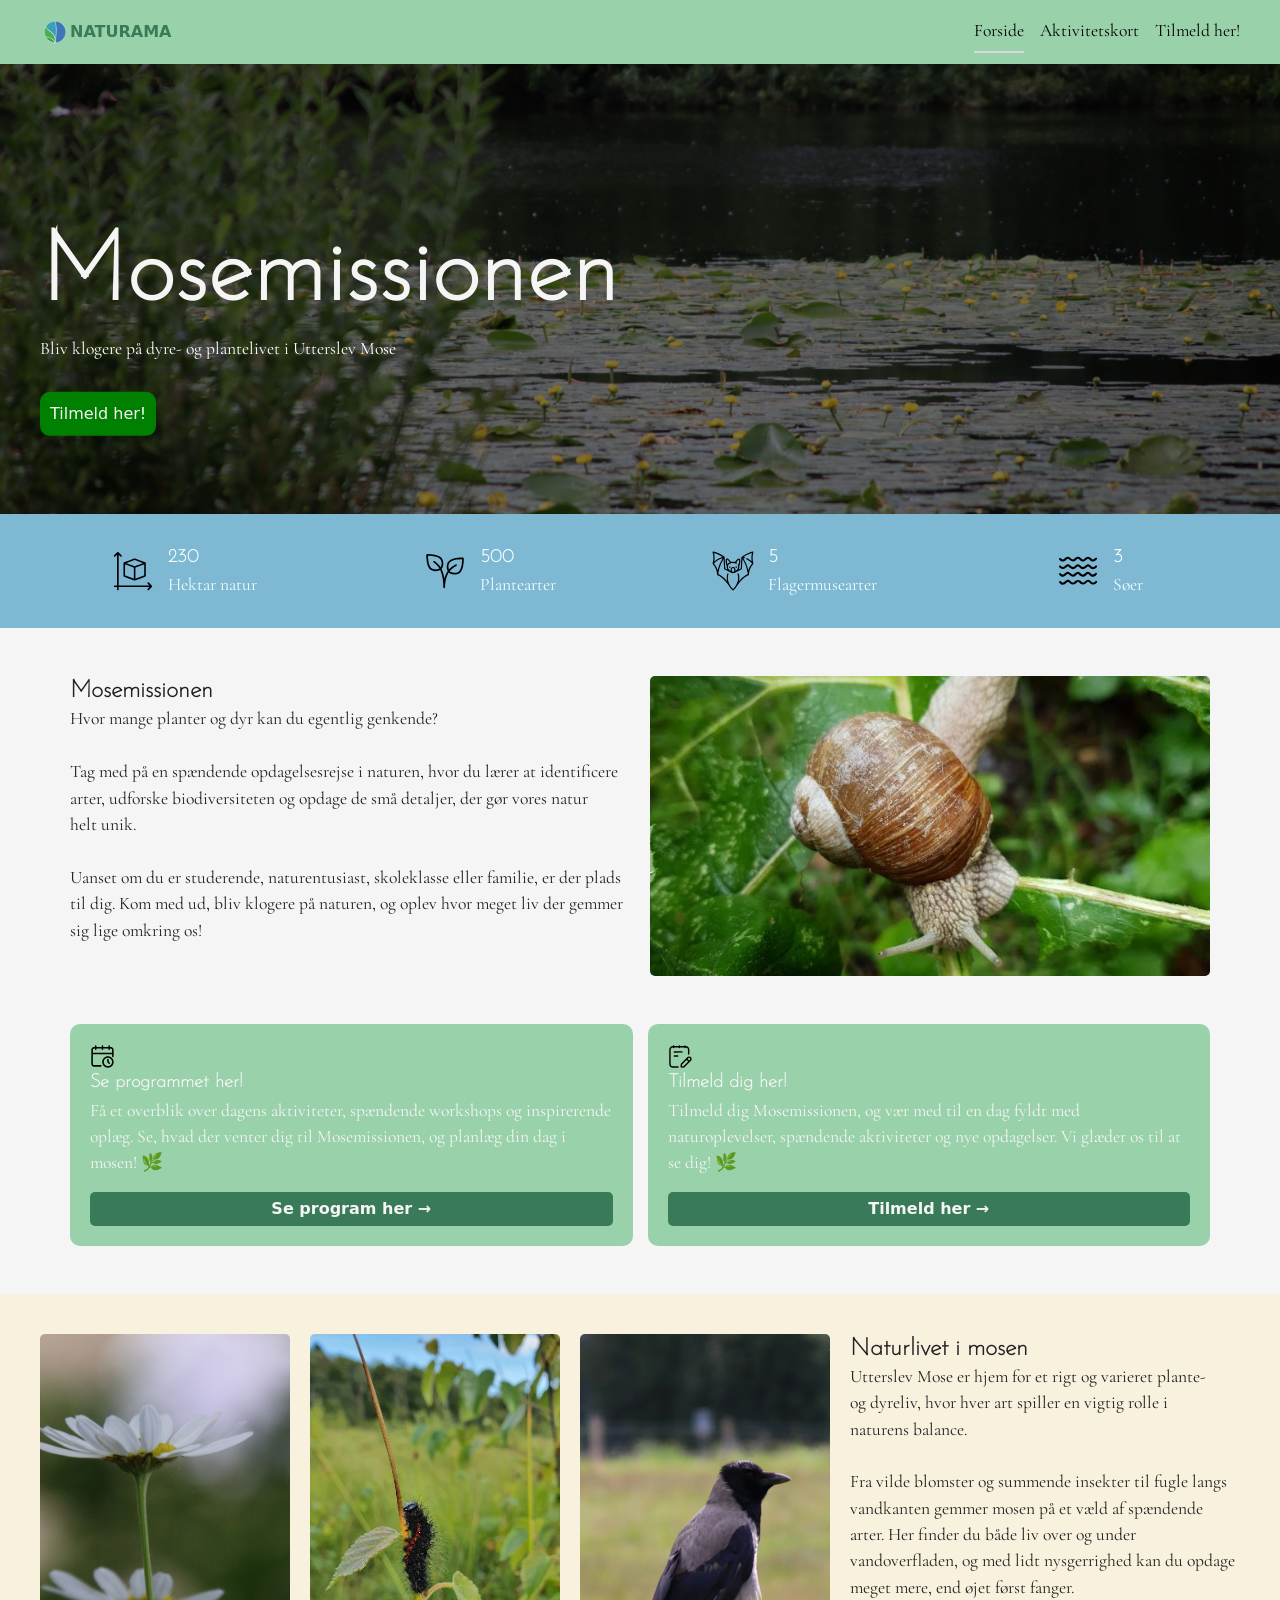
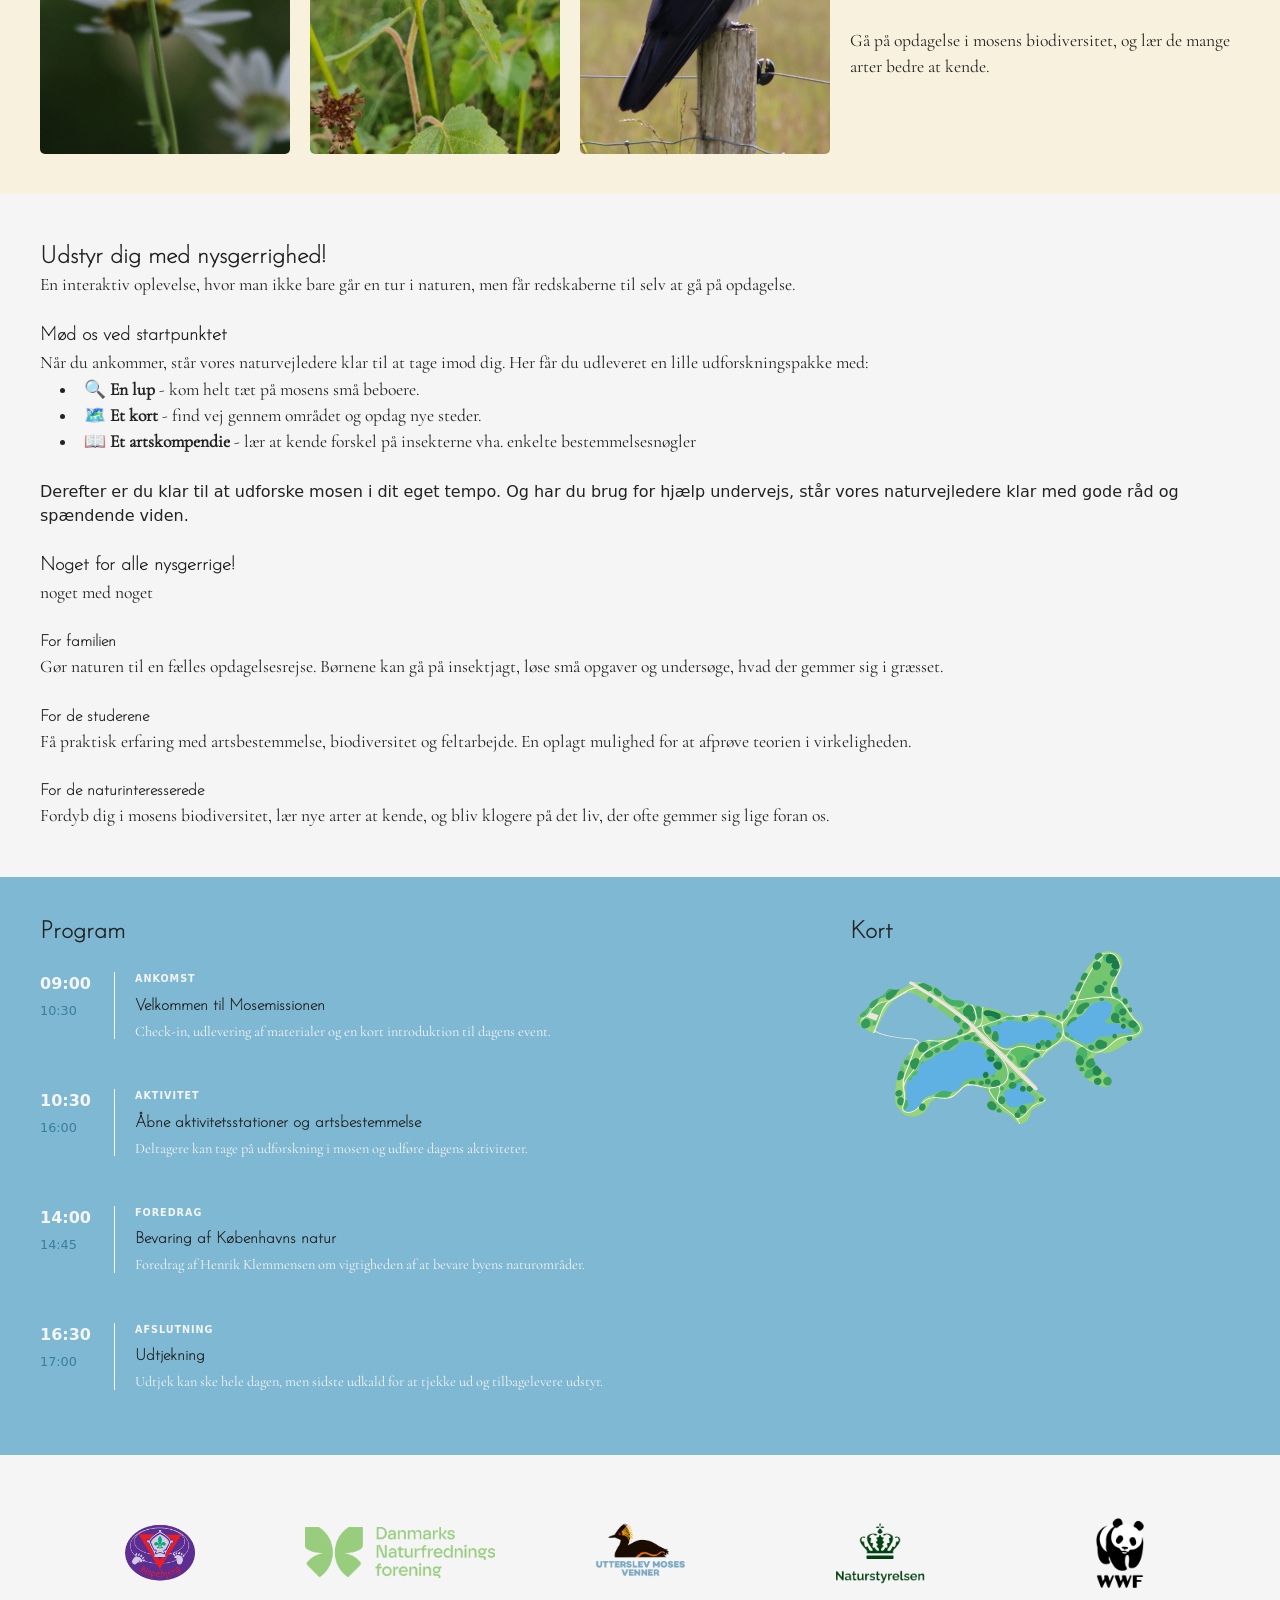
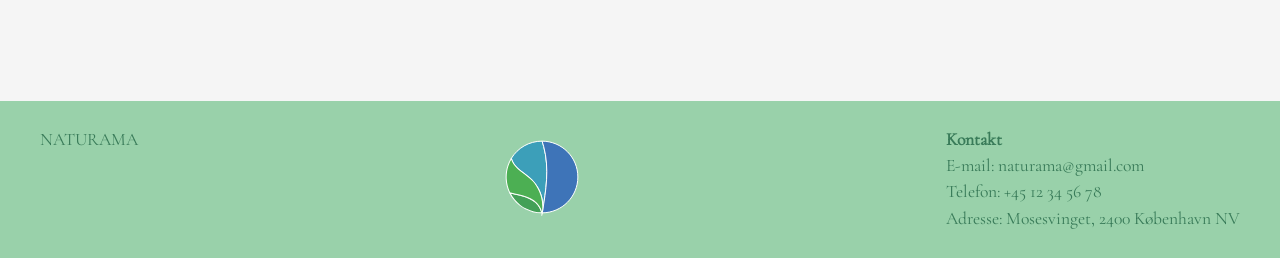
==== index.html @ f91b4e4b "fonts + branding colours" ====
<!doctype html>
<html lang="da">
  <head>
    <meta charset="UTF-8" />
    <meta name="viewport" content="width=device-width, initial-scale=1.0" />
    <title>Eventnavn</title>
    <link rel="stylesheet" href="css//starter.css" />
    <link rel="stylesheet" href="css/style.css" />
    <link rel="stylesheet" href="css/forside.css" />
    <link rel="stylesheet" href="css/fonts.css">
  </head>

  <body>
    <!-- HEADER -->
    <header class="site-header">
      <div class="header-content">
        <a class="site-logo" href="./"
          ><img src="images/IKON1.svg" alt="Naturama logo" /> NATURAMA</a
        >

        <!-- GLOBAL NAVIGATION -->
        <nav class="site-nav">
          <button>Menu</button>
          <ul class="menu" id="menu" popover>
            <li><a href="./" aria-current="page">Forside</a></li>
            <li><a href="./svg.html">Aktivitetskort</a></li>
            <li><a href="./form.html">Tilmeld her!</a></li>
          </ul>
        </nav>
      </div>
    </header>

    <!-- MAIN -->

    <main>
      <!-- HERO ELEMENT -->
      <section class="hero">
        <img
          src="images/mosemose.webp"
          alt="Utterslev Mose med åkander i vandet"
        />
        <div class="hero-text" >
          <h1>Mosemissionen</h1>
          <p>Bliv klogere på dyre- og plantelivet i Utterslev Mose</p>
          <!-- CTA: TILMELD -->
          <a href="form.html" class="hero-cta"> Tilmeld her! </a>
        </div>
      </section>

              <!-- GRID FACTS -->
<section class="facts-grid">
  <div class="facts-content">

    <div class="fact">
      <img src="images/size.svg" alt="" class="fact-icon" />
      <div>
        <h3>230</h3>
        <p>Hektar natur</p>
      </div>
    </div>

    <div class="fact">
      <img src="images/plant.svg" alt="" class="fact-icon" />
      <div>
        <h3>500</h3>
        <p>Plantearter</p>
      </div>
    </div>

    <div class="fact">
      <img src="images/bat.svg" alt="" class="fact-icon" />
      <div>
        <h3>5</h3>
        <p>Flagermusearter</p>
      </div>
    </div>

    <div class="fact">
      <img src="images/waves.svg" alt="" class="fact-icon" />
      <div>
        <h3>3</h3>
        <p>Søer</p>
      </div>
    </div>

  </div>
</section>


      <!-- ABOUT -->
      <section class="introduction-grid">
        <div class="about">
          <h2>Mosemissionen</h2>
          <p>Hvor mange planter og dyr kan du egentlig genkende? 
            <br><br>
            Tag med på en spændende opdagelsesrejse i naturen, hvor du lærer at identificere arter, udforske biodiversiteten og opdage de små detaljer, der gør vores natur helt unik.
            <br><br>
            Uanset om du er studerende, naturentusiast, skoleklasse eller familie, er der plads til dig. Kom med ud, bliv klogere på naturen, og oplev hvor meget liv der gemmer sig lige omkring os!
          </p>
        </div>

        <div class="about">
        <img src="images/sneeegl.webp" alt="">
        </div>
      </section>


            <!-- CTA ?? -->
       <section class="shortcuts">
        <div class="shortcut-card">
          <img src="images/agenda.svg" alt="">
          <h3>Se programmet her!</h3>
          <p>Få et overblik over dagens aktiviteter, spændende workshops og inspirerende oplæg. Se, hvad der venter dig til Mosemissionen, og planlæg din dag i mosen! 🌿</p>
          <a href="#program">Se program her →</a>
        </div>

        <div class="shortcut-card">
          <img src="images/notebook.svg" alt="">
          <h3>Tilmeld dig her!</h3>
          <p>Tilmeld dig Mosemissionen, og vær med til en dag fyldt med naturoplevelser, spændende aktiviteter og nye opdagelser. Vi glæder os til at se dig! 🌿</p>
          <a href="form.html">Tilmeld her →</a>
        </div>
</section>

<!-- ARTERNE I MOSEN-->
        

      <section class="species">
        <div class="species-content">
          <div>
            <img src="images/blomst.webp" alt="">
          </div>

          <div>
            <img src="images/larve.webp" alt="">
          </div>
          
          <div>
          <img src="images/fugl.webp" alt="">
          </div>

          <div>
          <h2>Naturlivet i mosen</h2>
          <p>Utterslev Mose er hjem for et rigt og varieret plante- og dyreliv, hvor hver art spiller en vigtig rolle i naturens balance.<br><br>
            Fra vilde blomster og summende insekter til fugle langs vandkanten gemmer mosen på et væld af spændende arter. Her finder du både liv over og under vandoverfladen, og med lidt nysgerrighed kan du opdage meget mere, end øjet først fanger.<br><br>
            Gå på opdagelse i mosens biodiversitet, og lær de mange arter bedre at kende. 
          </p>
          </div>

          </div>

      </section>

      <!-- Mere om event her -->
       <section>
        <h2>Udstyr dig med nysgerrighed!</h2>
        <p>En interaktiv oplevelse, hvor man ikke bare går en tur i naturen, men får redskaberne til selv at gå på opdagelse.</p><br>
        <h3>Mød os ved startpunktet</h3>
        <p>Når du ankommer, står vores naturvejledere klar til at tage imod dig. Her får du udleveret en lille udforskningspakke med:
          <ul>
            <li>🔍 <b>En lup</b> - kom helt tæt på mosens små beboere.</li>
            <li>🗺️ <b>Et kort</b> - find vej gennem området og opdag nye steder.</li>
            <li>📖 <b>Et artskompendie</b> - lær at kende forskel på insekterne vha. enkelte bestemmelsesnøgler</li>
          </ul><br>
          Derefter er du klar til at udforske mosen i dit eget tempo. Og har du brug for hjælp undervejs, står vores naturvejledere klar med gode råd og spændende viden.
        </p><br>

        <h3>Noget for alle nysgerrige!</h3>
        <p>noget med noget</p><br>
        <h4>For familien</h4>
        <p>Gør naturen til en fælles opdagelsesrejse. Børnene kan gå på insektjagt, løse små opgaver og undersøge, hvad der gemmer sig i græsset.</p><br>

        <h4>For de studerene</h4>
        <p>Få praktisk erfaring med artsbestemmelse, biodiversitet og feltarbejde. En oplagt mulighed for at afprøve teorien i virkeligheden.</p><br>

        <h4>For de naturinteresserede</h4>
        <p>Fordyb dig i mosens biodiversitet, lær nye arter at kende, og bliv klogere på det liv, der ofte gemmer sig lige foran os.</p>
       </section>

      
       <!-- PRACTISK INFO-->
      <section class="practical" id="program">
        <div>
          <h2>Program</h2>
          <div class="practical-item">
            <div class="time">
              09:00
              <span>10:30</span>
            </div>
            <div class="practical-info">
              <span class="category">ANKOMST</span>
              <h3>Velkommen til Mosemissionen</h3>
              <p>Check-in, udlevering af materialer og en kort introduktion til dagens event.</p>
            </div>
          </div>

          <div class="practical-item">
            <div class="time">
              10:30
              <span>16:00</span>
            </div>
            <div class="practical-info">
              <span class="category">AKTIVITET</span>
              <h3>Åbne aktivitetsstationer og artsbestemmelse</h3>
              <p>Deltagere kan tage på udforskning i mosen og udføre dagens aktiviteter.</p>
            </div>
          </div>

          <div class="practical-item">
            <div class="time">
              14:00
              <span>14:45</span>
            </div>
            <div class="practical-info">
              <span class="category">FOREDRAG</span>
              <h3>Bevaring af Københavns natur</h3>
              <p>Foredrag af Henrik Klemmensen om vigtigheden af at bevare byens naturområder.</p>
            </div>
          </div>

                    <div class="practical-item">
            <div class="time">
              16:30
              <span>17:00</span>
            </div>
            <div class="practical-info">
              <span class="category">AFSLUTNING</span>
              <h3>Udtjekning</h3>
              <p>Udtjek kan ske hele dagen, men sidste udkald for at tjekke ud og tilbagelevere udstyr.</p>
            </div>
          </div>
        </div>

        <!-- LILLE KORT -->
        <div>
          <h2>Kort</h2>
          <button class="map-trigger" popovertarget="big-map">
            <img src="images/MAP_V2.svg" alt="Kort over området">
          </button>
        </div>


      <!-- STORT KORT / POPOVER -->
       <div id="big-map" popover>
        <button class="close-map"
          popovertarget="big-map"
          popovertargetaction="hide">
          ✕
        </button>
        <img src="images/MAP_V2.svg" alt="Stort kort over området">
      </div>
    </section>


    <!-- Karussel -->
     <section class="karrusel" id="karrusel">
      <div class="sponsorer" id="sponsorer">
        <img src="images/bispebjerg-spejderne.webp" alt="sponsor 1">
        <img src="images/dn.webp" alt="sponsor 2">
        <img src="images/utterslev-moses-venner.webp" alt="sponsor 3">
        <img src="images/naturstyrelsen.webp" alt="sponsor 4">
        <img src="images/WWF_logo.svg.webp" alt="sponsor 5">
        <img src="images/cafe-staalvand.webp" alt="sponsor 6">
        <img src="images/triers-kaffevogn.webp" alt="sponsor 7">
      </div>
    </section>
    </main>

<footer class="site-footer">
    <div class="footer-content">
      <p class="footer-brand">NATURAMA</p>
      <p class="footer-logo"><img src="images/IKON1.svg" alt="Naturama logo" /></p>
      <div>
        <p><strong>Kontakt</strong></p>
        <p>E-mail: naturama@gmail.com</p>
        <p>Telefon: +45 12 34 56 78</p>
        <p>Adresse: Mosesvinget, 2400 København NV</p>
      </div>
    </div>
  </footer>
<script src="script.js"></script>
  </body>
</html>
---- css/starter.css ----
*,
::before,
::after {
  box-sizing: border-box;
  margin: 0;
  padding: 0;
}

html {
  interpolate-size: allow-keywords;
  font-family: system-ui, sans-serif;
  line-height: 1.5;
  -webkit-font-smoothing: antialiased;
}

h1,
h2 {
  line-height: 1.25;
}

p,
li {
  text-wrap: pretty;
}

img,
svg {
  display: block;
  width: 100%;
  height: auto;
}

label {
  display: block;
}

input,
button,
textarea,
select {
  font: inherit;
  color: inherit;
  background-color: transparent;
  font-size: max(1em, 16px);
  padding: 0;
  margin: 0;
}

input:where([type="checkbox"], [type="radio"]) {
  width: 1em;
  height: 1em;
}

textarea {
  resize: none;
  min-height: 4lh;
}

legend {
  padding: 0;
}

select,
::picker(select) {
  appearance: base-select;
}

[popover] {
  margin: revert;
}

dialog {
  overscroll-behavior: none;

  &::backdrop {
    overflow: hidden;
    overscroll-behavior: contain;
  }
}

.visually-hidden {
  position: absolute;
  width: 1px;
  height: 1px;
  overflow: hidden;
  white-space: nowrap;
  clip-path: inset(100%);
}
---- css/style.css ----
/* Variabler */
html {
  --color-page: #f5f5f5;
  --color-surface: #99D1AA;
  --color-text: #222;
  --color-muted: #666;
  --color-border: #d8d8d8;
  --space-05: 0.5rem;
  --space-1: 1rem;
  --space-2: 2rem;
  --space-3: 3rem;

  background: var(--color-page);
  color: var(--color-text);
  scroll-behavior: smooth;
}

/* Globalt layout */
body {
  margin: 0 px;
  min-height: 100svh;
  display: grid;
  grid-template-rows: auto 1fr auto;
  grid-template-columns: minmax(1rlh, 1fr) minmax(0, 75rem) minmax(1rlh, 1fr);
}

h1,
h2,
h3,
p {
  margin: 0;
}

h1,
h2,
h3,
h4 {
  font-family: JosefinSans;
  font-weight: 700;
}

ul,
p {
  font-family: Gruppo;
  font-size: 1.1rem;
}

main {
  display: grid;
  grid-template-columns: inherit;
  grid-column: 1 / -1;
  align-content: start;
}

main > * {
  grid-column: 2;
  padding-block: var(--space-3);
}

.svg-page {
  display: grid;
  gap: var(--space-2);
}

.svg-intro {
  display: grid;
  gap: var(--space-1);
  max-width: 60ch;
}

.svg-intro p {
  color: var(--color-muted);
}

.svg-layout {
  display: grid;
  gap: var(--space-2);
  align-items: start;
  @media (width > 800px) {
    grid-template-columns: 1fr min(40%, 36ch);
  }
}

.form-page {
  display: grid;
  gap: var(--space-2);
  @media (width > 600px) {
    grid-template-columns: min(40%, 50ch) 1fr;
  }
}

.form-intro {
  display: grid;
  gap: var(--space-1);
  align-content: start;
  max-width: 60ch;
}

.form-intro p {
  color: var(--color-muted);
}

.opsamling-page {
  display: grid;
  gap: var(--space-2);
  align-items: start;

  @media (width > 800px) {
    grid-template-columns: minmax(0, 44ch) minmax(20rem, 1fr);
  }
}

.opsamling-intro {
  display: grid;
  gap: var(--space-1);
  max-width: 60ch;
}

.opsamling-intro p {
  color: var(--color-muted);
}

.error-page {
  display: grid;
  gap: var(--space-1);
  max-width: 60ch;
}

.error-page p {
  color: var(--color-muted);
}

/* Header og footer */
.site-header,
.site-footer {
  grid-column: 1 / -1;

  display: grid;
  grid-template-columns: inherit;
  background: var(--color-surface);
}

.header-content,
.footer-content {
  grid-column: 2;
}

.header-content {
  min-height: 4rem;
  display: flex;
  justify-content: space-between;
  align-items: center;
  gap: var(--space-1);
  color: #397B59;
}

.site-logo {
  color: inherit;
  font-weight: 700;
  text-decoration: none;
  display: flex;
  align-items: center;
}

.site-logo img {
  width: 30px;
  height: 30px;
  object-fit: contain;
}

.footer-content {
  padding-block: var(--space-1);
  display: flex;
  flex-wrap: wrap;
  justify-content: space-between;
  gap: var(--space-1);
  color: #397B59
}

.site-footer {
  margin-top: 50px;
}

/* footer */
.footer-content {
  margin: 10px 0;
  .footer-brand {
    margin-bottom: 30px;
  }
}

.footer-content img {
  width: 100px;
  height: 100px;
  object-fit: contain;

}

/* Navigation */
[popover] {
  margin: 0;
  padding: 0;
  border: none;
  background: transparent;
}

.site-nav button {
  padding: 0.4rem 0.7rem;
  border: 1px solid var(--color-border);
  background: var(--color-surface);
  @media (width > 600px) {
    display: none;
  }
}

.menu {
  margin: 0;
  padding: var(--space-1);
  list-style: none;
  background: var(--color-surface);
  border: 1px solid var(--color-border);
  @media (width > 600px) {
    display: flex;
    gap: var(--space-1);
    padding: 0;
    border: none;
    background: none;
    position: static;
  }
}

.menu a {
  display: block;
  padding: 0.4rem 0;
  color: inherit;
  text-decoration: none;
  border-bottom: 2px solid #0000;
}

.menu a[aria-current="page"] {
  border-bottom-color: var(--color-border);
}

/* Flader */
.panel,
.svg-placeholder,
.form-placeholder,
.opsamling-placeholder {
  background: var(--color-surface);
  border: 1px solid var(--color-border);
}

.panel {
  padding: var(--space-1);
  display: grid;
  gap: var(--space-1);
}

.svg-placeholder,
.opsamling-placeholder {
  min-height: -webkit-fill-available;
  min-height: stretch;
}

.form-placeholder {
  min-height: -webkit-fill-available;
  min-height: stretch;
  padding: var(--space-1);
}

/* Details */
.accordion {
  display: grid;
  gap: var(--space-05);
}

.accordion-item {
  border: 1px solid var(--color-border);
  background: var(--color-surface);
}

.accordion-item p {
  padding: 0 var(--space-1) var(--space-1);
  color: var(--color-muted);
}

/* Knap/link */
.button {
  justify-self: start;
  display: inline-block;
  padding: 0.5rem 0.8rem;
  border: 1px solid var(--color-border);
  background: var(--color-surface);
  color: inherit;
  text-decoration: none;
}
---- css/forside.css ----
.hero {
  position: relative;
  width: 100vw;
  height: 450px;
  padding: 0;
  margin-left: calc(50% - 50vw);
  overflow: hidden;
}

.hero img {
  width: 100%;
  height: 100%;
  object-fit: cover;
  display: block;
  filter: brightness(50%);
}

.hero-text {
  position: absolute;
  top: 50%;
  left: 50%;
  transform: translate(-50%, -50%);
  width: calc(100% - 60px);
  max-width: 1200px;
  z-index: 2;
}

.hero-text h1 {
  font-size: 6rem;
  font-weight: 700;
  font-family: "JosefinSans";
  color: #f5f5f5;
  margin: 0;
}

.hero-text p {
  font-family: "Gruppo";
  color: white;
  margin-top: 0;
}

.hero-cta {
  position: absolute;
  top: 120%;
  border-radius: 10px;
  padding: 10px;
  background-color: green;
  color: #f5f5f5;
  text-decoration: none;
}

/** ABOUT **/

.introduction-grid {
  display: grid;
  grid-template-columns: repeat(2, 1fr);
  gap: 20px;

  width: calc(100% - 60px);
  max-width: 1200px;
  margin: 0 auto;
  box-sizing: border-box;
  padding-bottom: 0;
}

.about img {
  width: 100%;
  max-width: 600px;
  height: 300px;
  object-fit: cover;
  border-radius: 5px;
}

/** QUICK FACTS **/

.facts-grid {
  width: 100vw;
  margin-left: calc(50% - 50vw);
  background-color: #7FB8D3;
  padding: 30px 0;
  box-sizing: border-box;
}

.facts-content {
  display: grid;
  grid-template-columns: repeat(4, 1fr);
  justify-items: center;
  gap: 20px;

  width: calc(100% - 60px);
  max-width: 1200px;
  margin: 0 auto;
}

.fact {
  display: flex;
  align-items: center;
  gap: 10px;
}

.fact h3,
.fact p {
  margin: 0;
  color: azure;
}

.fact-icon {
  width: 50px;
  height: 50px;
  object-fit: contain;
  flex-shrink: 0;
}

/** CTA CARDS **/

.shortcuts {
  display: grid;
  grid-template-columns: repeat(2, 1fr);
  gap: 15px;

  width: calc(100% - 60px);
  max-width: 1200px;
  margin: 0 auto;
  box-sizing: border-box;
}

.shortcut-card {
  border-radius: 10px;
  background-color: #99D1AA;
  padding: 20px;
  color: #f5f5f5;
}

.shortcut-card img {
  width: 25px;
  height: 25px;
  object-fit: contain;
  flex-shrink: 0;
}

.shortcut-card a {
  display: block;
  width: 100%;
  margin: 15px auto 0;
  background-color: #397B59;
  border-radius: 5px;
  padding: 5px;
  font-weight: bold;
  text-align: center;
  text-decoration: none;
  color: #f5f5f5;
  box-sizing: border-box;
}




/** FLORA OG FAUNA **/

.species {
  width: 100vw;
  margin-left: calc(50% - 50vw);
  background-color: #F8F1DE;
  padding: 40px 0;
  box-sizing: border-box;
}

.species-content {
  width: calc(100% - 60px);
  max-width: 1200px;
  margin: 0 auto;
  box-sizing: border-box;

  display: grid;
  grid-template-columns: repeat(3, 1fr) 1.5fr;
  column-gap: 10px;
  row-gap: 5px;
  align-items: start;
}

.species-text {
  grid-column: 4;
}

.species-content img {
  width: 100%;
  min-width: 0;
  max-width: 250px;
  height: 420px;
  border-radius: 5px;
  object-fit: cover;
  transition: transform 0.4s ease;
}

.species-content img:hover {
  transform: scale(1.05);
}


/** MERE OM **/
ul {
  list-style-position: inside;
  padding-left: 20px;
}


/** PROGRAM **/

.practical {
  display: grid;
  grid-template-columns: 2fr 1fr;
  gap: 30px;

  width: 100vw;
  margin-left: calc(50% - 50vw);

  background-color: #7FB8D3;
  padding: 40px max(30px, calc((100vw - 1200px) / 2));
  box-sizing: border-box;
}

.practical-item {
  display: grid;
  grid-template-columns: 75px 1fr;
  gap: 20px;
  padding: 25px 0;
}


/* TIDSPUNKTER */

.time {
  font-weight: bold;
  font-size: 1rem;
  color: #f5f5f5;
  display: flex;
  flex-direction: column;
  gap: 5px;
  border-right: 1px solid #ffffff;
}

.time span {
  font-size: 0.8rem;
  font-weight: normal;
  color: #397F9C
}

/* AKTIVITETSINDHOLD */

.practical-info {
  display: flex;
  width: 80%;
  flex-direction: column;
  gap: 5px;
}

.category {
  font-size: 0.6rem;
  letter-spacing: 1px;
  color: #f5f5f5;
  font-weight: bold;
}

.practical-item h3 {
  margin: 2px 0;
  font-size: 1rem;
  
}

.practical-item p {
  margin: 0;
  font-size: 0.9rem;
  color: #f5f5f5;
  line-height: 1;
}

/** KORT **/

.map-trigger {
  border: none;
  background: none;
  padding: 0;
  cursor: zoom-in;
}

.map-trigger img {
  width: 100%;
  display: block;
}

/* Den store popover */
#big-map {
  width: min(90vw, 1000px);
  max-height: 90vh;
  padding: 20px;
  border: none;
  border-radius: 15px;
  margin: auto;
  overflow: auto;

  /* Animation */
  opacity: 0;
  transform: scale(0.8);
  transition:
    opacity 0.3s ease,
    transform 0.3s ease,
    overlay 0.3s allow-discrete,
    display 0.3s allow-discrete;
}

#big-map:popover-open {
  opacity: 1;
  transform: scale(1);
}

@starting-style {
  #big-map:popover-open {
    opacity: 0;
    transform: scale(0.8);
  }
}

/* Det store kort */
#big-map img {
  width: 100%;
  height: auto;
  display: block;
}

/* Baggrunden bag popover */
#big-map::backdrop {
  background: rgba(0, 0, 0, 0.7);
}

/* Luk-knap */
.close-map {
  display: block;
  margin-left: auto;
  margin-bottom: 10px;
  cursor: pointer;
}


/* KARUSSEL */
.karrusel {
  --antal: 5;

  overflow: hidden;
  width: 100%;
  min-width: 0;
  max-width: 100%;
  box-sizing: border-box;
}

.sponsorer {
  display: flex;
  flex-wrap: nowrap;
}

.sponsorer img {
  display: block;
  flex: 0 0 calc(100% / var(--antal));
  width: calc(100% / var(--antal));
  height: 100px;
  box-sizing: border-box;
  object-fit: contain;
  padding: 15px 25px;
}
---- css/fonts.css ----
@font-face {
    font-family: JosefinSans;
    src: url(../fonts/JosefinSans-Thin.ttf);
}

@font-face {
    font-family: Gruppo;
    src: url(../fonts/CormorantGaramond-Regular.ttf);
}
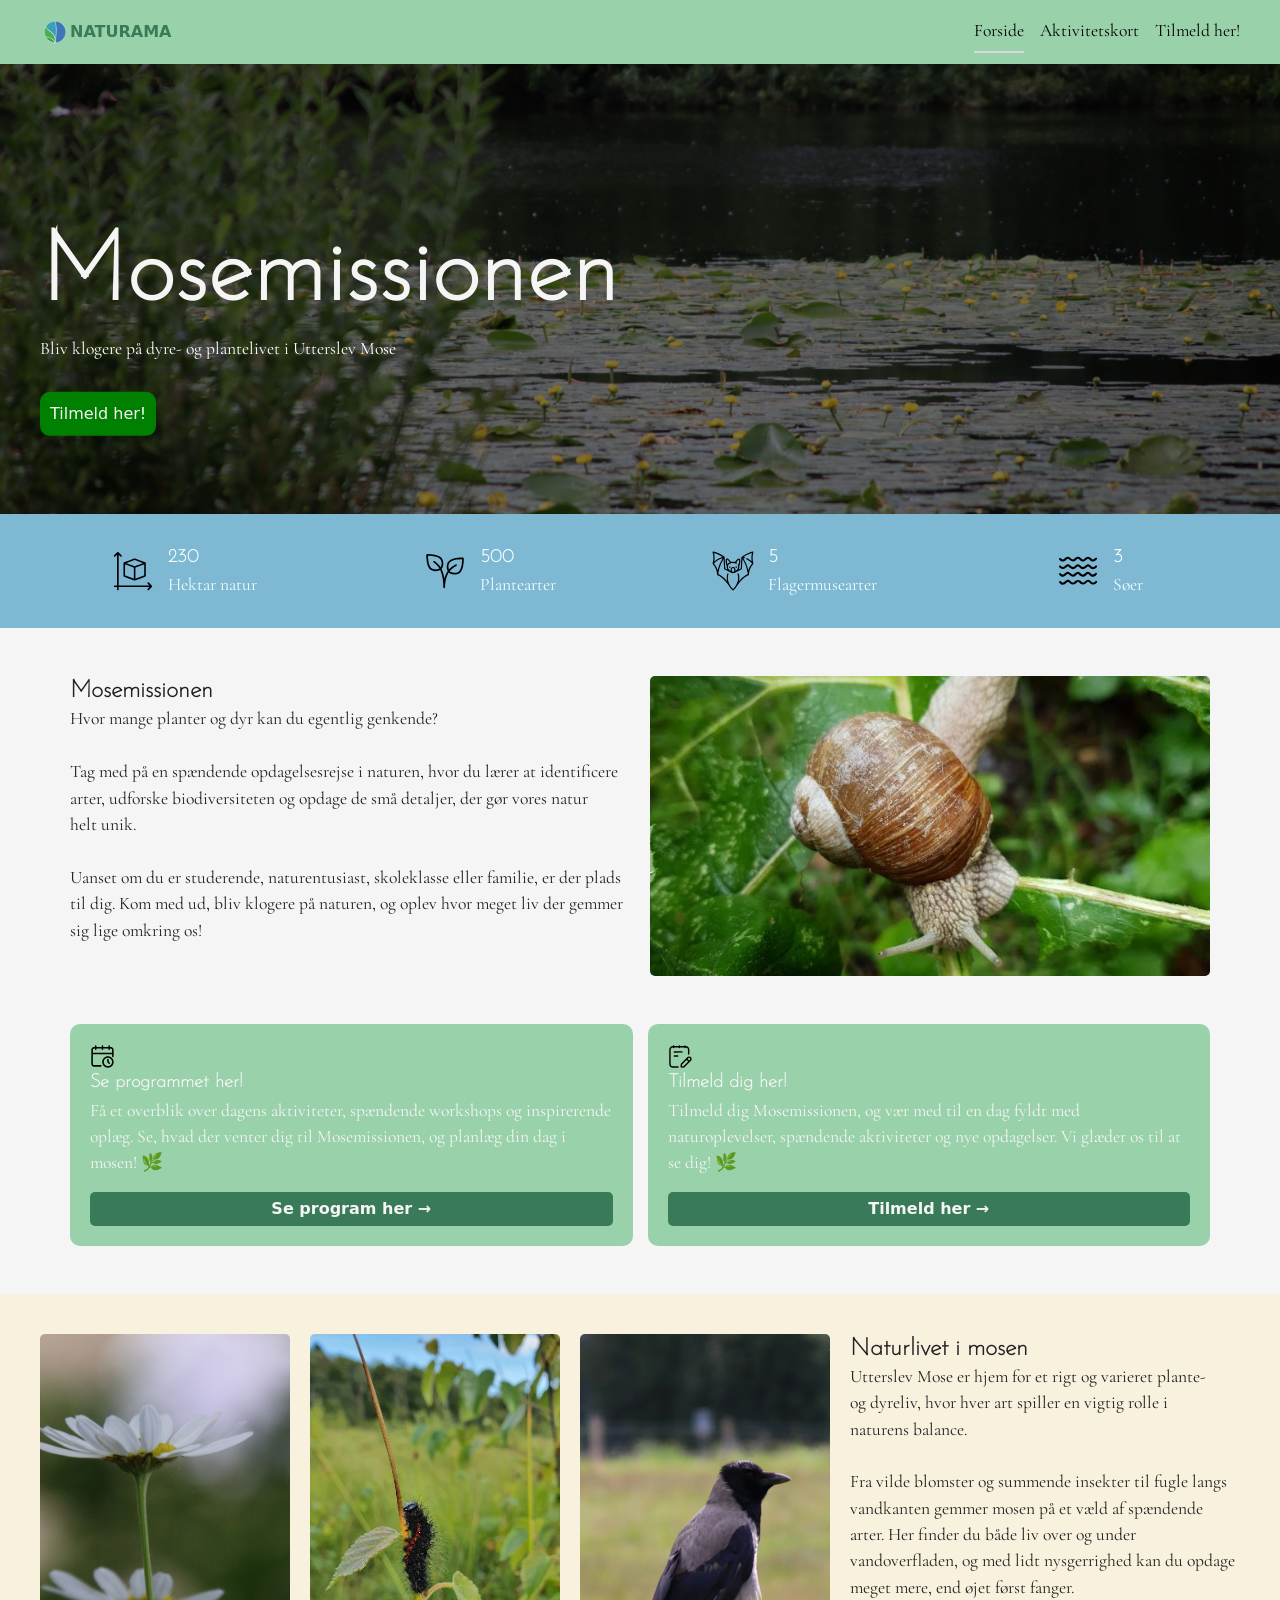
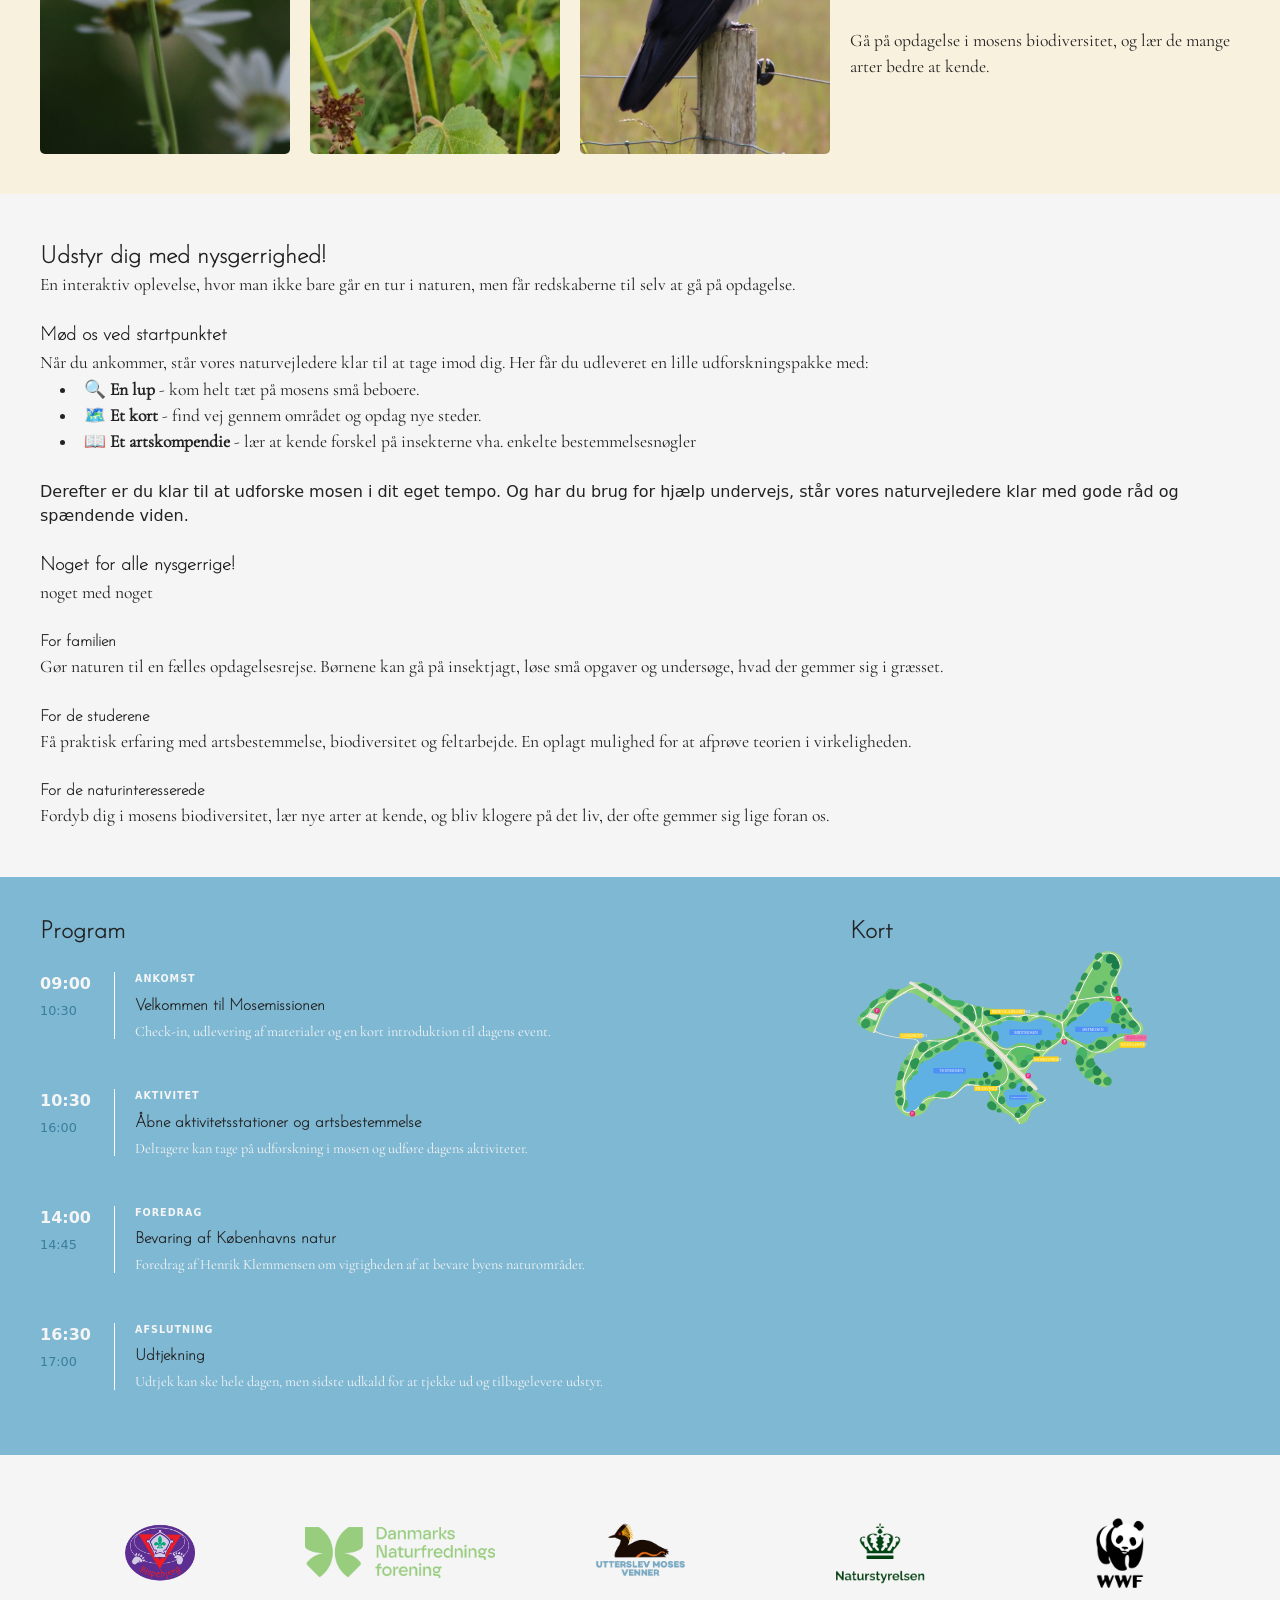
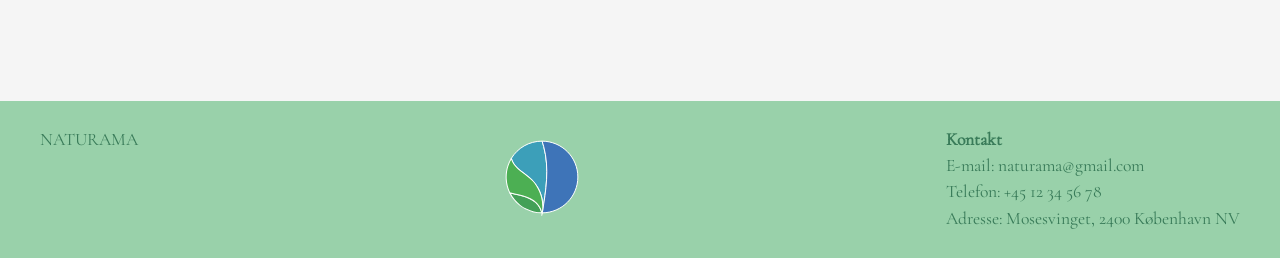
==== commit 3c8c85c5: "tilføjet svg kode og nyt kort" ====
--- a/index.html
+++ b/index.html
@@ -22,9 +22,9 @@
         <nav class="site-nav">
           <button>Menu</button>
           <ul class="menu" id="menu" popover>
-            <li><a href="./" aria-current="page">Forside</a></li>
-            <li><a href="./svg.html">Aktivitetskort</a></li>
-            <li><a href="./form.html">Tilmeld her!</a></li>
+            <li><a href="index.html" aria-current="page">Forside</a></li>
+            <li><a href="svg.html">Aktivitetskort</a></li>
+            <li><a href="./event-site-skabelon-main/form.html">Tilmeld her!</a></li>
           </ul>
         </nav>
       </div>
@@ -235,7 +235,7 @@
         <div>
           <h2>Kort</h2>
           <button class="map-trigger" popovertarget="big-map">
-            <img src="images/MAP_V2.svg" alt="Kort over området">
+            <img src="images/MAP_V3.svg" alt="Kort over området">
           </button>
         </div>
 
@@ -247,7 +247,7 @@
           popovertargetaction="hide">
           ✕
         </button>
-        <img src="images/MAP_V2.svg" alt="Stort kort over området">
+        <img src="images/MAP_V3.svg" alt="Stort kort over området">
       </div>
     </section>
 
--- a/css/style.css
+++ b/css/style.css
@@ -57,30 +57,6 @@
   padding-block: var(--space-3);
 }
 
-.svg-page {
-  display: grid;
-  gap: var(--space-2);
-}
-
-.svg-intro {
-  display: grid;
-  gap: var(--space-1);
-  max-width: 60ch;
-}
-
-.svg-intro p {
-  color: var(--color-muted);
-}
-
-.svg-layout {
-  display: grid;
-  gap: var(--space-2);
-  align-items: start;
-  @media (width > 800px) {
-    grid-template-columns: 1fr min(40%, 36ch);
-  }
-}
-
 .form-page {
   display: grid;
   gap: var(--space-2);
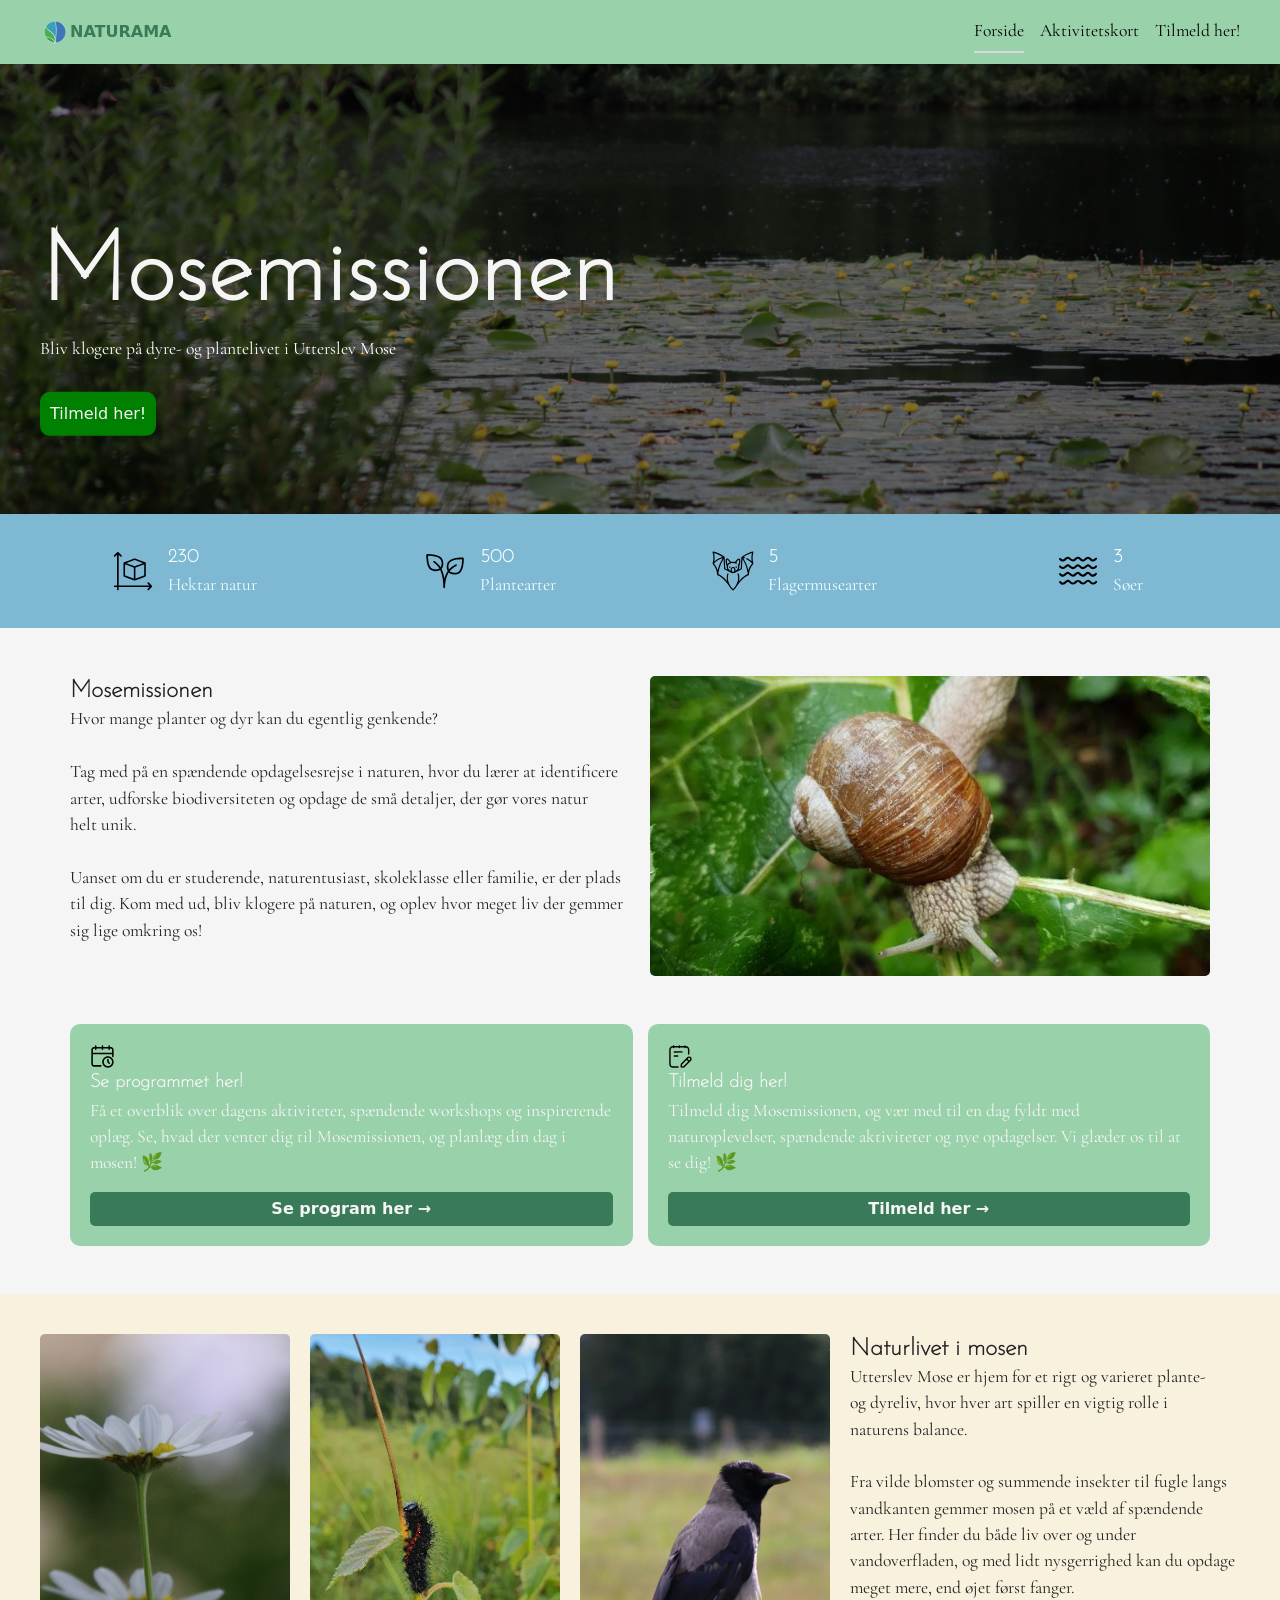
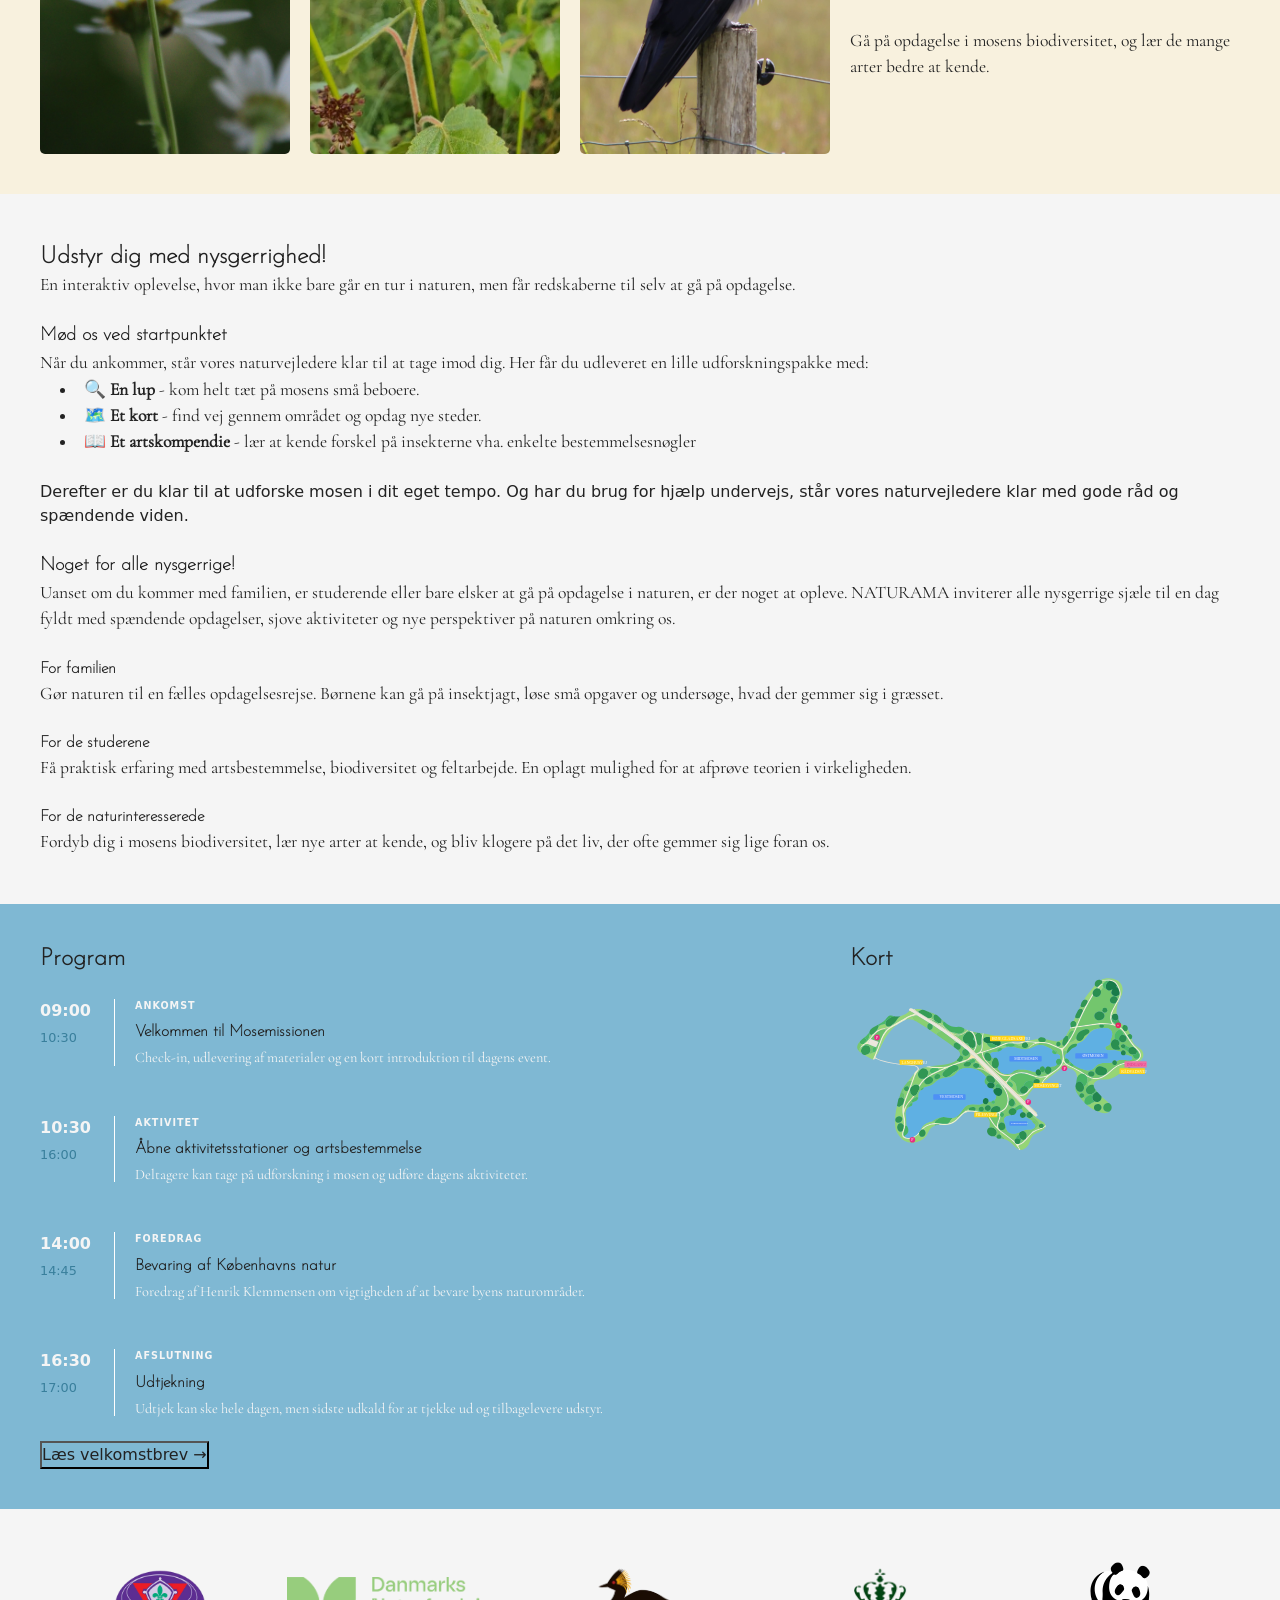
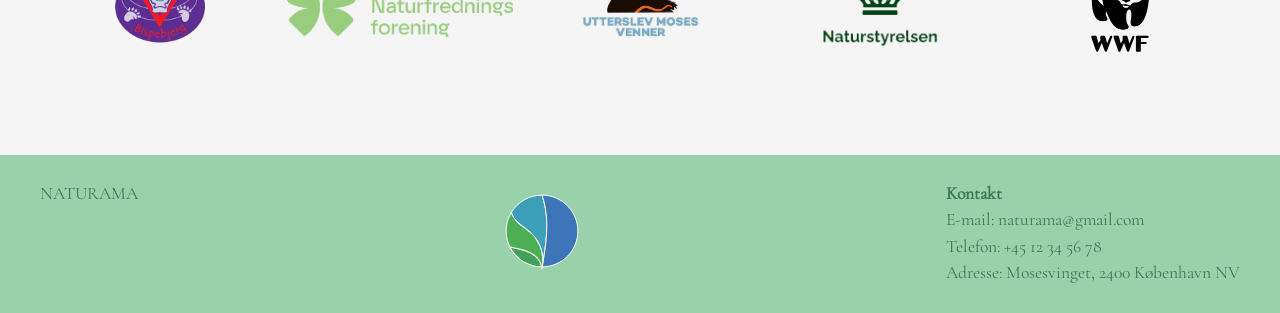
==== commit c1d11763: "opsamling + js + frø på lortekort" ====
--- a/index.html
+++ b/index.html
@@ -3,8 +3,8 @@
   <head>
     <meta charset="UTF-8" />
     <meta name="viewport" content="width=device-width, initial-scale=1.0" />
-    <title>Eventnavn</title>
-    <link rel="stylesheet" href="css//starter.css" />
+    <title>NATURAMA | Mosemisionen </title>
+    <link rel="stylesheet" href="css/starter.css" />
     <link rel="stylesheet" href="css/style.css" />
     <link rel="stylesheet" href="css/forside.css" />
     <link rel="stylesheet" href="css/fonts.css">
@@ -166,7 +166,7 @@
         </p><br>
 
         <h3>Noget for alle nysgerrige!</h3>
-        <p>noget med noget</p><br>
+        <p>Uanset om du kommer med familien, er studerende eller bare elsker at gå på opdagelse i naturen, er der noget at opleve. NATURAMA inviterer alle nysgerrige sjæle til en dag fyldt med spændende opdagelser, sjove aktiviteter og nye perspektiver på naturen omkring os.</p><br>
         <h4>For familien</h4>
         <p>Gør naturen til en fælles opdagelsesrejse. Børnene kan gå på insektjagt, løse små opgaver og undersøge, hvad der gemmer sig i græsset.</p><br>
 
@@ -229,7 +229,13 @@
               <p>Udtjek kan ske hele dagen, men sidste udkald for at tjekke ud og tilbagelevere udstyr.</p>
             </div>
           </div>
-        </div>
+
+          <button class="btn" popovertarget="program-details">
+  Læs velkomstbrev →
+</button>
+        </div>
+
+        
 
         <!-- LILLE KORT -->
         <div>
@@ -250,6 +256,30 @@
         <img src="images/MAP_V3.svg" alt="Stort kort over området">
       </div>
     </section>
+
+    <div class="program-details" id="program-details" popover>
+  <div class="program-content">
+    <h2>Kære Mosekæmper,</h2>
+
+    <p>
+      Vi har håbet og bedt om godt vejr, så mosen atter igen kan
+      blive fyldt med liv. Noget er slået fejl, da planter og dyr
+      ikke længere er, hvor de plejer at være. Du er vores eneste
+      håb for en lys og grøn fremtid!
+
+      Saml så mange artefakter som muligt, inden tiden løber ud.
+
+      <br><br>
+
+      NATURAMA og Mosefolket sætter sin lid til dig!
+      Held og lykke, og må Moseoddsene altid være med dig!
+    </p>
+
+    <button class="btn" popovertarget="program-details">
+      Luk
+    </button>
+  </div>
+</div>
 
 
     <!-- Karussel -->
@@ -264,6 +294,7 @@
         <img src="images/triers-kaffevogn.webp" alt="sponsor 7">
       </div>
     </section>
+
     </main>
 
 <footer class="site-footer">
--- a/css/style.css
+++ b/css/style.css
@@ -1,7 +1,7 @@
 /* Variabler */
 html {
   --color-page: #f5f5f5;
-  --color-surface: #99D1AA;
+  --color-surface: #99d1aa;
   --color-text: #222;
   --color-muted: #666;
   --color-border: #d8d8d8;
@@ -9,6 +9,8 @@
   --space-1: 1rem;
   --space-2: 2rem;
   --space-3: 3rem;
+  --box-border-radius: 10px;
+  --button-border-radius: 5px;
 
   background: var(--color-page);
   color: var(--color-text);
@@ -127,7 +129,7 @@
   justify-content: space-between;
   align-items: center;
   gap: var(--space-1);
-  color: #397B59;
+  color: #397b59;
 }
 
 .site-logo {
@@ -150,7 +152,7 @@
   flex-wrap: wrap;
   justify-content: space-between;
   gap: var(--space-1);
-  color: #397B59
+  color: #397b59;
 }
 
 .site-footer {
@@ -169,7 +171,6 @@
   width: 100px;
   height: 100px;
   object-fit: contain;
-
 }
 
 /* Navigation */
@@ -219,11 +220,11 @@
 
 /* Flader */
 .panel,
-.svg-placeholder,
 .form-placeholder,
 .opsamling-placeholder {
   background: var(--color-surface);
   border: 1px solid var(--color-border);
+  border-radius: 10px;
 }
 
 .panel {
@@ -242,22 +243,6 @@
   min-height: -webkit-fill-available;
   min-height: stretch;
   padding: var(--space-1);
-}
-
-/* Details */
-.accordion {
-  display: grid;
-  gap: var(--space-05);
-}
-
-.accordion-item {
-  border: 1px solid var(--color-border);
-  background: var(--color-surface);
-}
-
-.accordion-item p {
-  padding: 0 var(--space-1) var(--space-1);
-  color: var(--color-muted);
 }
 
 /* Knap/link */
--- a/css/forside.css
+++ b/css/forside.css
@@ -76,7 +76,7 @@
 .facts-grid {
   width: 100vw;
   margin-left: calc(50% - 50vw);
-  background-color: #7FB8D3;
+  background-color: #7fb8d3;
   padding: 30px 0;
   box-sizing: border-box;
 }
@@ -126,7 +126,7 @@
 
 .shortcut-card {
   border-radius: 10px;
-  background-color: #99D1AA;
+  background-color: #99d1aa;
   padding: 20px;
   color: #f5f5f5;
 }
@@ -142,7 +142,7 @@
   display: block;
   width: 100%;
   margin: 15px auto 0;
-  background-color: #397B59;
+  background-color: #397b59;
   border-radius: 5px;
   padding: 5px;
   font-weight: bold;
@@ -152,15 +152,12 @@
   box-sizing: border-box;
 }
 
-
-
-
 /** FLORA OG FAUNA **/
 
 .species {
   width: 100vw;
   margin-left: calc(50% - 50vw);
-  background-color: #F8F1DE;
+  background-color: #f8f1de;
   padding: 40px 0;
   box-sizing: border-box;
 }
@@ -196,14 +193,12 @@
   transform: scale(1.05);
 }
 
-
 /** MERE OM **/
 ul {
   list-style-position: inside;
   padding-left: 20px;
 }
 
-
 /** PROGRAM **/
 
 .practical {
@@ -214,7 +209,7 @@
   width: 100vw;
   margin-left: calc(50% - 50vw);
 
-  background-color: #7FB8D3;
+  background-color: #7fb8d3;
   padding: 40px max(30px, calc((100vw - 1200px) / 2));
   box-sizing: border-box;
 }
@@ -225,7 +220,6 @@
   gap: 20px;
   padding: 25px 0;
 }
-
 
 /* TIDSPUNKTER */
 
@@ -242,7 +236,7 @@
 .time span {
   font-size: 0.8rem;
   font-weight: normal;
-  color: #397F9C
+  color: #397f9c;
 }
 
 /* AKTIVITETSINDHOLD */
@@ -264,7 +258,6 @@
 .practical-item h3 {
   margin: 2px 0;
   font-size: 1rem;
-  
 }
 
 .practical-item p {
@@ -340,29 +333,94 @@
   cursor: pointer;
 }
 
+/** VELKOMSTBREV POPOVER **/
+
+.program-details {
+  width: min(90vw, 600px);
+  max-height: 85vh;
+  padding: 40px;
+  border: none;
+  border-radius: 15px;
+  margin: auto;
+  overflow: auto;
+  background-color: #f8f1de;
+  color: #333;
+
+  /* Animation */
+  opacity: 0;
+  transform: scale(0.8);
+  transition:
+    opacity 0.3s ease,
+    transform 0.3s ease,
+    overlay 0.3s allow-discrete,
+    display 0.3s allow-discrete;
+}
+
+.program-details:popover-open {
+  opacity: 1;
+  transform: scale(1);
+}
+
+@starting-style {
+  .program-details:popover-open {
+    opacity: 0;
+    transform: scale(0.8);
+  }
+}
+
+.program-details::backdrop {
+  background: rgba(0, 0, 0, 0.7);
+}
+
+.program-content {
+  display: flex;
+  flex-direction: column;
+  gap: 20px;
+}
+
+.program-content h2 {
+  margin: 0;
+}
+
+.program-content p {
+  line-height: 1.6;
+}
+
+.program-content .btn {
+  align-self: flex-start;
+  cursor: pointer;
+}
 
 /* KARUSSEL */
 .karrusel {
   --antal: 5;
-
   overflow: hidden;
   width: 100%;
   min-width: 0;
   max-width: 100%;
   box-sizing: border-box;
-}
-
-.sponsorer {
-  display: flex;
-  flex-wrap: nowrap;
-}
-
-.sponsorer img {
-  display: block;
-  flex: 0 0 calc(100% / var(--antal));
-  width: calc(100% / var(--antal));
-  height: 100px;
-  box-sizing: border-box;
-  object-fit: contain;
-  padding: 15px 25px;
-}+  .sponsorer {
+    display: flex;
+    img {
+      display: block;
+      flex: 0 0 calc(100% / var(--antal));
+      width: calc(100% / var(--antal));
+      height: 100px;
+      box-sizing: border-box;
+      object-fit: contain;
+      padding: 5px 7px;
+    }
+  }
+}
+
+@media (width > 600px) {
+  .karrusel {
+    .sponsorer {
+      --antal: 5;
+      img {
+        flex: 0 0 calc(100% / var(--antal));
+        width: calc(100% / var(--antal));
+      }
+    }
+  }
+}
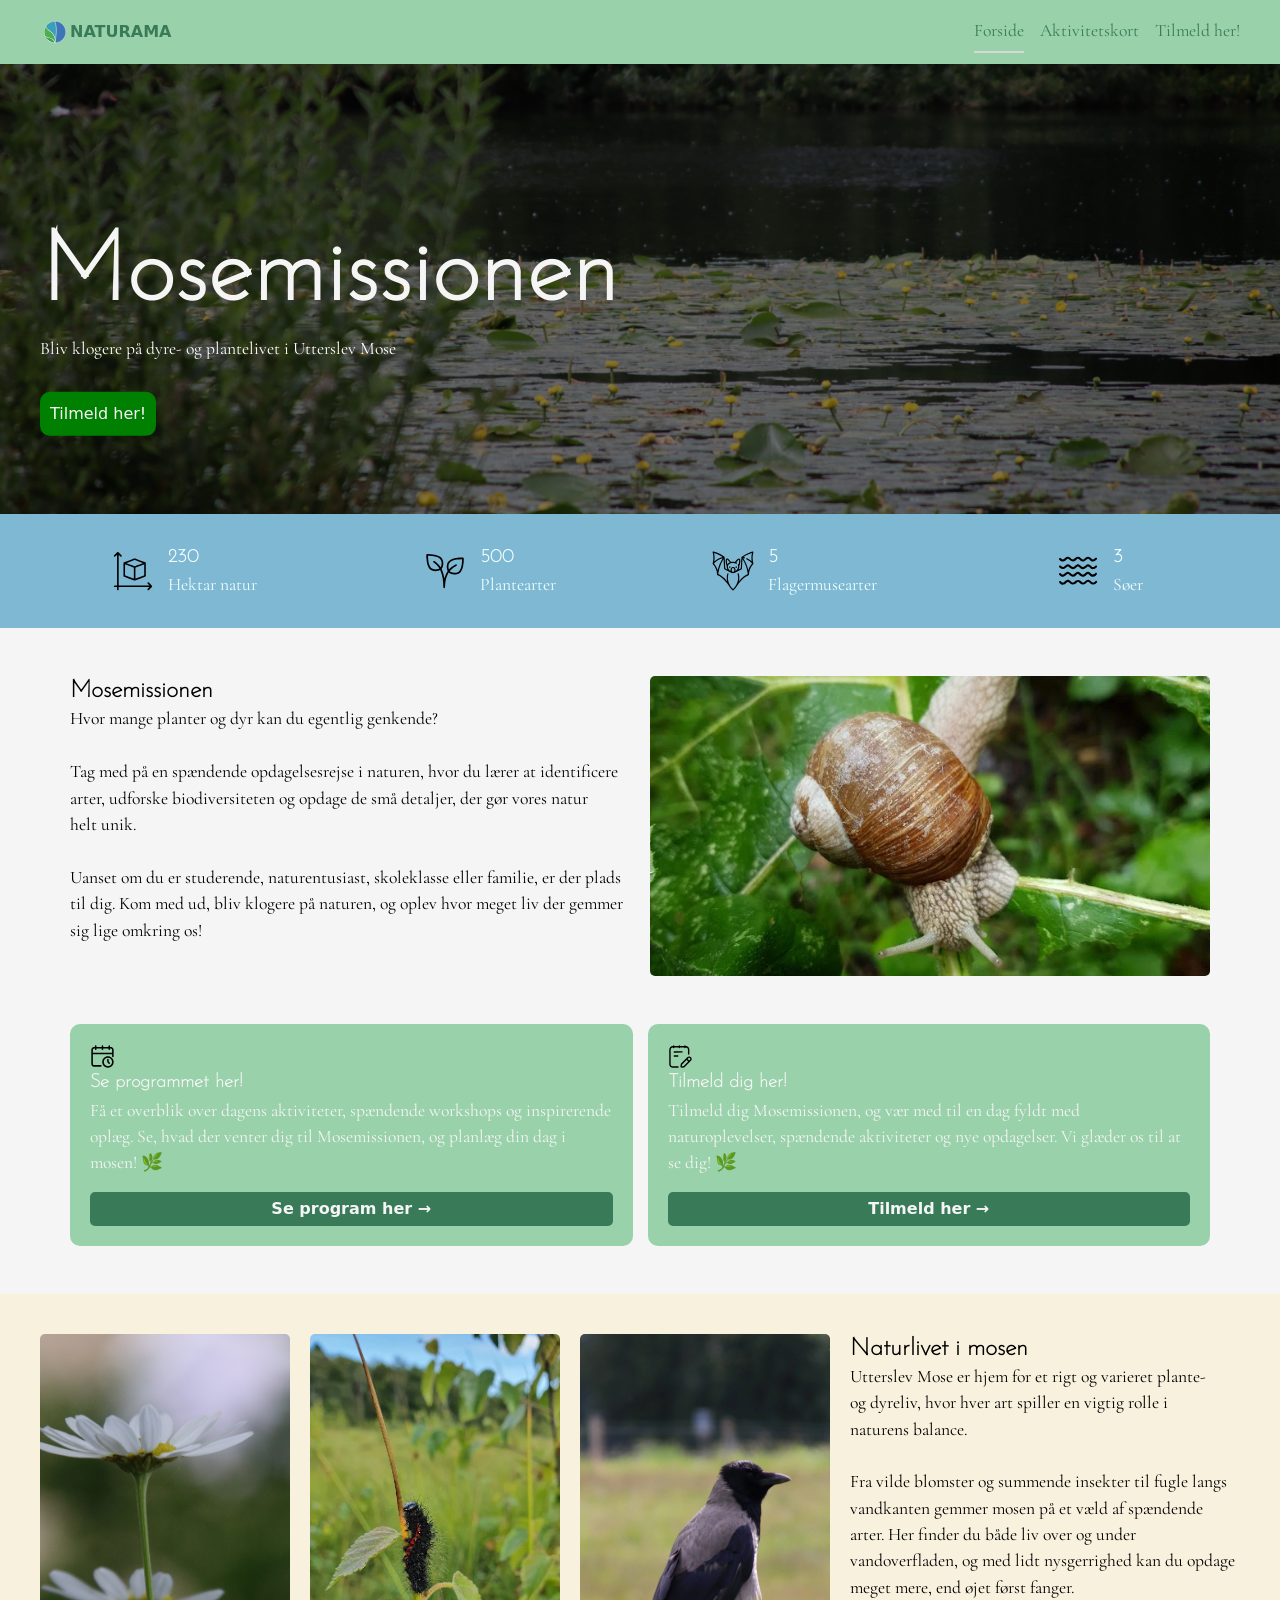
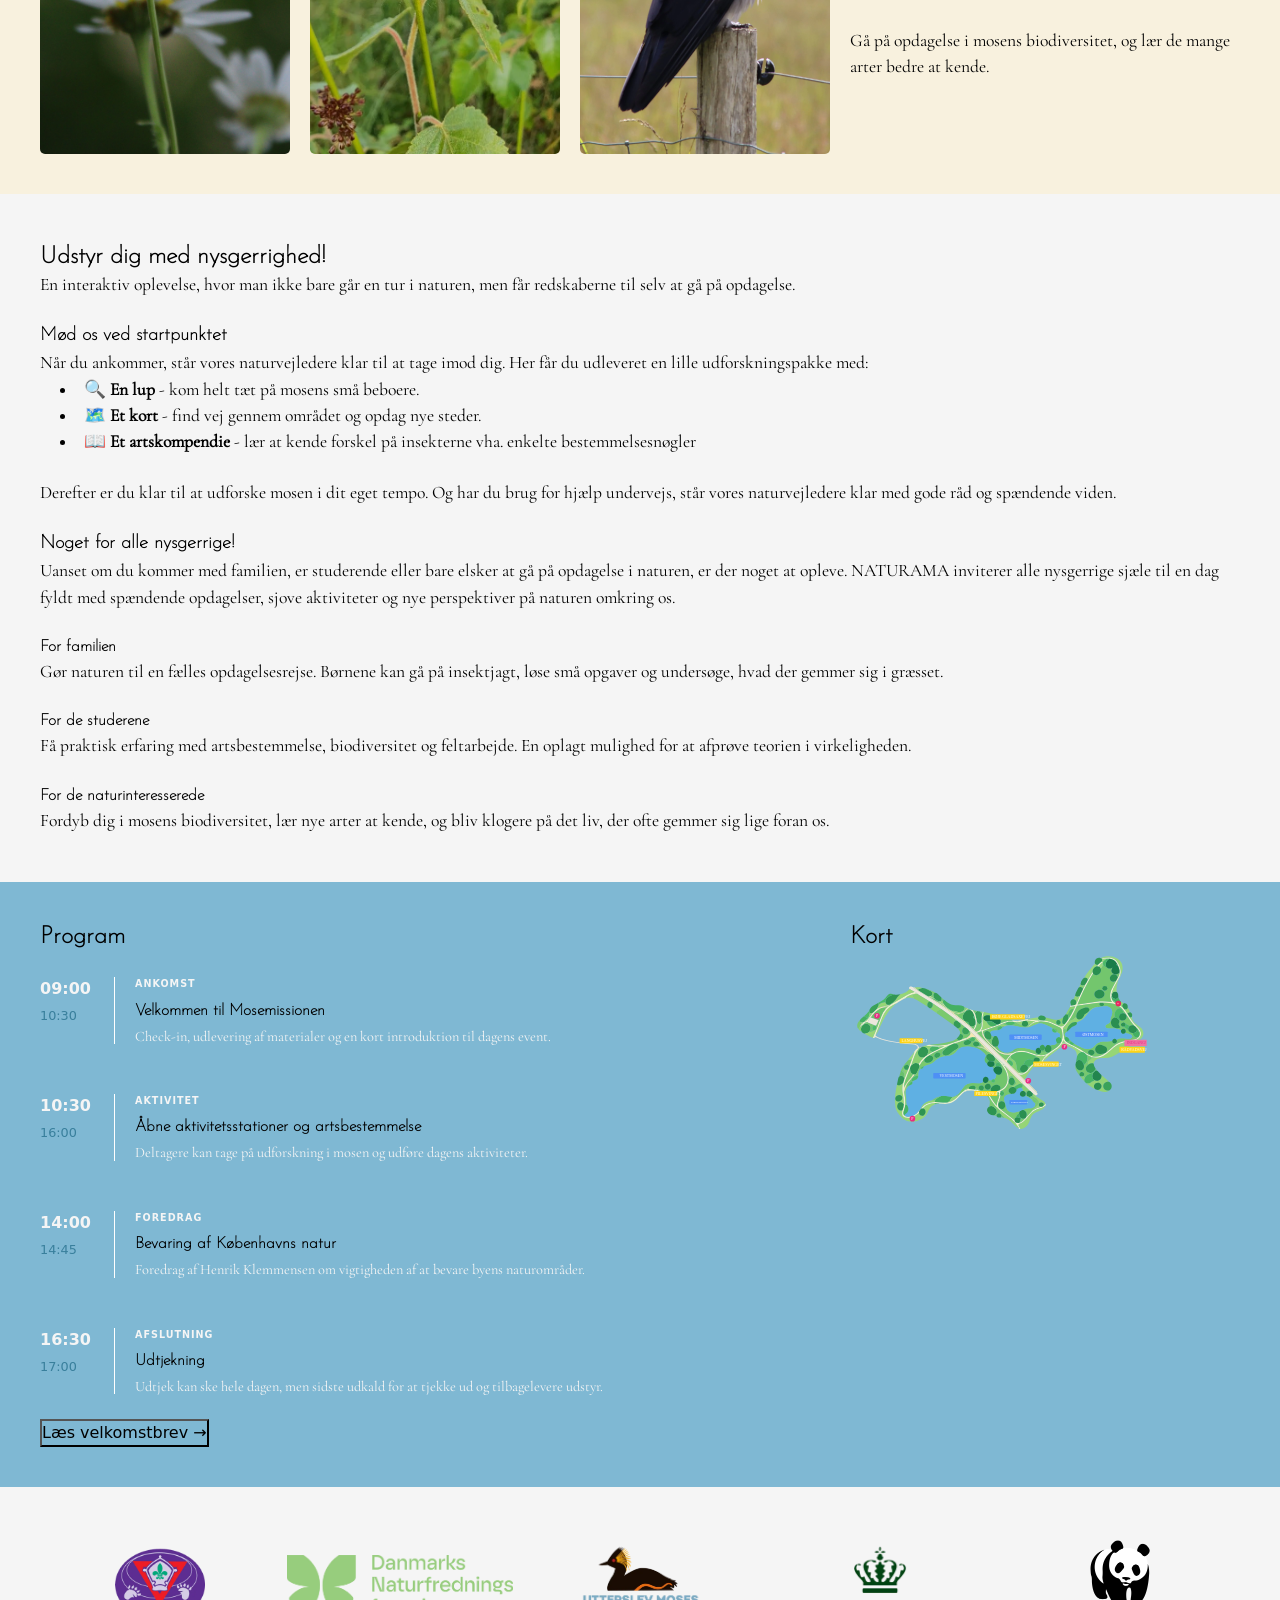
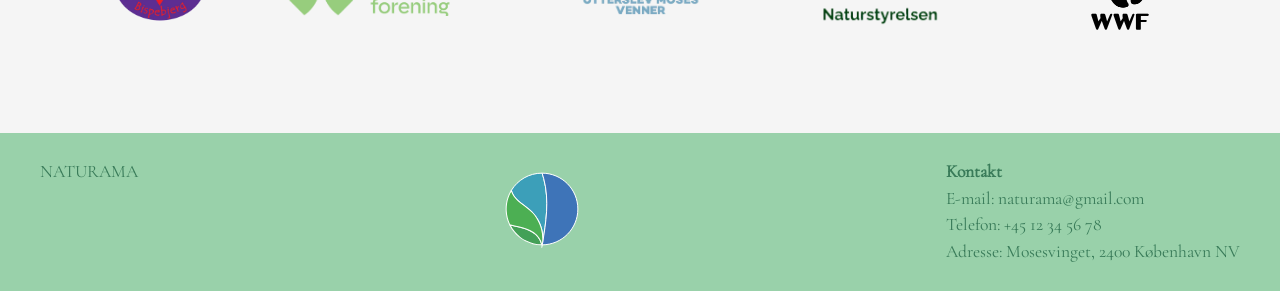
==== commit 6c446fad: "tilføjet poopover i menu, til føjet opsamling og form" ====
--- a/index.html
+++ b/index.html
@@ -3,11 +3,11 @@
   <head>
     <meta charset="UTF-8" />
     <meta name="viewport" content="width=device-width, initial-scale=1.0" />
-    <title>NATURAMA | Mosemisionen </title>
+    <title>NATURAMA | Mosemisionen</title>
     <link rel="stylesheet" href="css/starter.css" />
     <link rel="stylesheet" href="css/style.css" />
     <link rel="stylesheet" href="css/forside.css" />
-    <link rel="stylesheet" href="css/fonts.css">
+    <link rel="stylesheet" href="css/fonts.css" />
   </head>
 
   <body>
@@ -20,11 +20,14 @@
 
         <!-- GLOBAL NAVIGATION -->
         <nav class="site-nav">
-          <button>Menu</button>
+          <button popovertarget="menu" aria-label="Åbn menu">Menu</button>
+
           <ul class="menu" id="menu" popover>
             <li><a href="index.html" aria-current="page">Forside</a></li>
             <li><a href="svg.html">Aktivitetskort</a></li>
-            <li><a href="./event-site-skabelon-main/form.html">Tilmeld her!</a></li>
+            <li>
+              <a href="form.html">Tilmeld her!</a>
+            </li>
           </ul>
         </nav>
       </div>
@@ -39,7 +42,7 @@
           src="images/mosemose.webp"
           alt="Utterslev Mose med åkander i vandet"
         />
-        <div class="hero-text" >
+        <div class="hero-text">
           <h1>Mosemissionen</h1>
           <p>Bliv klogere på dyre- og plantelivet i Utterslev Mose</p>
           <!-- CTA: TILMELD -->
@@ -47,138 +50,184 @@
         </div>
       </section>
 
-              <!-- GRID FACTS -->
-<section class="facts-grid">
-  <div class="facts-content">
-
-    <div class="fact">
-      <img src="images/size.svg" alt="" class="fact-icon" />
-      <div>
-        <h3>230</h3>
-        <p>Hektar natur</p>
-      </div>
-    </div>
-
-    <div class="fact">
-      <img src="images/plant.svg" alt="" class="fact-icon" />
-      <div>
-        <h3>500</h3>
-        <p>Plantearter</p>
-      </div>
-    </div>
-
-    <div class="fact">
-      <img src="images/bat.svg" alt="" class="fact-icon" />
-      <div>
-        <h3>5</h3>
-        <p>Flagermusearter</p>
-      </div>
-    </div>
-
-    <div class="fact">
-      <img src="images/waves.svg" alt="" class="fact-icon" />
-      <div>
-        <h3>3</h3>
-        <p>Søer</p>
-      </div>
-    </div>
-
-  </div>
-</section>
-
+      <!-- GRID FACTS -->
+      <section class="facts-grid">
+        <div class="facts-content">
+          <div class="fact">
+            <img src="images/size.svg" alt="" class="fact-icon" />
+            <div>
+              <h3>230</h3>
+              <p>Hektar natur</p>
+            </div>
+          </div>
+
+          <div class="fact">
+            <img src="images/plant.svg" alt="" class="fact-icon" />
+            <div>
+              <h3>500</h3>
+              <p>Plantearter</p>
+            </div>
+          </div>
+
+          <div class="fact">
+            <img src="images/bat.svg" alt="" class="fact-icon" />
+            <div>
+              <h3>5</h3>
+              <p>Flagermusearter</p>
+            </div>
+          </div>
+
+          <div class="fact">
+            <img src="images/waves.svg" alt="" class="fact-icon" />
+            <div>
+              <h3>3</h3>
+              <p>Søer</p>
+            </div>
+          </div>
+        </div>
+      </section>
 
       <!-- ABOUT -->
       <section class="introduction-grid">
         <div class="about">
           <h2>Mosemissionen</h2>
-          <p>Hvor mange planter og dyr kan du egentlig genkende? 
-            <br><br>
-            Tag med på en spændende opdagelsesrejse i naturen, hvor du lærer at identificere arter, udforske biodiversiteten og opdage de små detaljer, der gør vores natur helt unik.
-            <br><br>
-            Uanset om du er studerende, naturentusiast, skoleklasse eller familie, er der plads til dig. Kom med ud, bliv klogere på naturen, og oplev hvor meget liv der gemmer sig lige omkring os!
+          <p>
+            Hvor mange planter og dyr kan du egentlig genkende? <br /><br />
+            Tag med på en spændende opdagelsesrejse i naturen, hvor du lærer at
+            identificere arter, udforske biodiversiteten og opdage de små
+            detaljer, der gør vores natur helt unik.
+            <br /><br />
+            Uanset om du er studerende, naturentusiast, skoleklasse eller
+            familie, er der plads til dig. Kom med ud, bliv klogere på naturen,
+            og oplev hvor meget liv der gemmer sig lige omkring os!
           </p>
         </div>
 
         <div class="about">
-        <img src="images/sneeegl.webp" alt="">
-        </div>
-      </section>
-
-
-            <!-- CTA ?? -->
-       <section class="shortcuts">
+          <img src="images/sneeegl.webp" alt="" />
+        </div>
+      </section>
+
+      <!-- CTA ?? -->
+      <section class="shortcuts">
         <div class="shortcut-card">
-          <img src="images/agenda.svg" alt="">
+          <img src="images/agenda.svg" alt="" />
           <h3>Se programmet her!</h3>
-          <p>Få et overblik over dagens aktiviteter, spændende workshops og inspirerende oplæg. Se, hvad der venter dig til Mosemissionen, og planlæg din dag i mosen! 🌿</p>
+          <p>
+            Få et overblik over dagens aktiviteter, spændende workshops og
+            inspirerende oplæg. Se, hvad der venter dig til Mosemissionen, og
+            planlæg din dag i mosen! 🌿
+          </p>
           <a href="#program">Se program her →</a>
         </div>
 
         <div class="shortcut-card">
-          <img src="images/notebook.svg" alt="">
+          <img src="images/notebook.svg" alt="" />
           <h3>Tilmeld dig her!</h3>
-          <p>Tilmeld dig Mosemissionen, og vær med til en dag fyldt med naturoplevelser, spændende aktiviteter og nye opdagelser. Vi glæder os til at se dig! 🌿</p>
+          <p>
+            Tilmeld dig Mosemissionen, og vær med til en dag fyldt med
+            naturoplevelser, spændende aktiviteter og nye opdagelser. Vi glæder
+            os til at se dig! 🌿
+          </p>
           <a href="form.html">Tilmeld her →</a>
         </div>
-</section>
-
-<!-- ARTERNE I MOSEN-->
-        
+      </section>
+
+      <!-- ARTERNE I MOSEN-->
 
       <section class="species">
         <div class="species-content">
           <div>
-            <img src="images/blomst.webp" alt="">
+            <img src="images/blomst.webp" alt="" />
           </div>
 
           <div>
-            <img src="images/larve.webp" alt="">
-          </div>
-          
+            <img src="images/larve.webp" alt="" />
+          </div>
+
           <div>
-          <img src="images/fugl.webp" alt="">
+            <img src="images/fugl.webp" alt="" />
           </div>
 
           <div>
-          <h2>Naturlivet i mosen</h2>
-          <p>Utterslev Mose er hjem for et rigt og varieret plante- og dyreliv, hvor hver art spiller en vigtig rolle i naturens balance.<br><br>
-            Fra vilde blomster og summende insekter til fugle langs vandkanten gemmer mosen på et væld af spændende arter. Her finder du både liv over og under vandoverfladen, og med lidt nysgerrighed kan du opdage meget mere, end øjet først fanger.<br><br>
-            Gå på opdagelse i mosens biodiversitet, og lær de mange arter bedre at kende. 
-          </p>
-          </div>
-
-          </div>
-
+            <h2>Naturlivet i mosen</h2>
+            <p>
+              Utterslev Mose er hjem for et rigt og varieret plante- og dyreliv,
+              hvor hver art spiller en vigtig rolle i naturens balance.<br /><br />
+              Fra vilde blomster og summende insekter til fugle langs vandkanten
+              gemmer mosen på et væld af spændende arter. Her finder du både liv
+              over og under vandoverfladen, og med lidt nysgerrighed kan du
+              opdage meget mere, end øjet først fanger.<br /><br />
+              Gå på opdagelse i mosens biodiversitet, og lær de mange arter
+              bedre at kende.
+            </p>
+          </div>
+        </div>
       </section>
 
       <!-- Mere om event her -->
-       <section>
+      <section>
         <h2>Udstyr dig med nysgerrighed!</h2>
-        <p>En interaktiv oplevelse, hvor man ikke bare går en tur i naturen, men får redskaberne til selv at gå på opdagelse.</p><br>
+        <p>
+          En interaktiv oplevelse, hvor man ikke bare går en tur i naturen, men
+          får redskaberne til selv at gå på opdagelse.
+        </p>
+        <br />
         <h3>Mød os ved startpunktet</h3>
-        <p>Når du ankommer, står vores naturvejledere klar til at tage imod dig. Her får du udleveret en lille udforskningspakke med:
-          <ul>
-            <li>🔍 <b>En lup</b> - kom helt tæt på mosens små beboere.</li>
-            <li>🗺️ <b>Et kort</b> - find vej gennem området og opdag nye steder.</li>
-            <li>📖 <b>Et artskompendie</b> - lær at kende forskel på insekterne vha. enkelte bestemmelsesnøgler</li>
-          </ul><br>
-          Derefter er du klar til at udforske mosen i dit eget tempo. Og har du brug for hjælp undervejs, står vores naturvejledere klar med gode råd og spændende viden.
-        </p><br>
+        <p>
+          Når du ankommer, står vores naturvejledere klar til at tage imod dig.
+          Her får du udleveret en lille udforskningspakke med:
+        </p>
+        <ul>
+          <li>🔍 <b>En lup</b> - kom helt tæt på mosens små beboere.</li>
+          <li>
+            🗺️ <b>Et kort</b> - find vej gennem området og opdag nye steder.
+          </li>
+          <li>
+            📖 <b>Et artskompendie</b> - lær at kende forskel på insekterne vha.
+            enkelte bestemmelsesnøgler
+          </li>
+        </ul>
+        <br />
+        <p>
+          Derefter er du klar til at udforske mosen i dit eget tempo. Og har du
+          brug for hjælp undervejs, står vores naturvejledere klar med gode råd
+          og spændende viden.
+        </p>
+        <br />
 
         <h3>Noget for alle nysgerrige!</h3>
-        <p>Uanset om du kommer med familien, er studerende eller bare elsker at gå på opdagelse i naturen, er der noget at opleve. NATURAMA inviterer alle nysgerrige sjæle til en dag fyldt med spændende opdagelser, sjove aktiviteter og nye perspektiver på naturen omkring os.</p><br>
+        <p>
+          Uanset om du kommer med familien, er studerende eller bare elsker at
+          gå på opdagelse i naturen, er der noget at opleve. NATURAMA inviterer
+          alle nysgerrige sjæle til en dag fyldt med spændende opdagelser, sjove
+          aktiviteter og nye perspektiver på naturen omkring os.
+        </p>
+        <br />
         <h4>For familien</h4>
-        <p>Gør naturen til en fælles opdagelsesrejse. Børnene kan gå på insektjagt, løse små opgaver og undersøge, hvad der gemmer sig i græsset.</p><br>
+        <p>
+          Gør naturen til en fælles opdagelsesrejse. Børnene kan gå på
+          insektjagt, løse små opgaver og undersøge, hvad der gemmer sig i
+          græsset.
+        </p>
+        <br />
 
         <h4>For de studerene</h4>
-        <p>Få praktisk erfaring med artsbestemmelse, biodiversitet og feltarbejde. En oplagt mulighed for at afprøve teorien i virkeligheden.</p><br>
+        <p>
+          Få praktisk erfaring med artsbestemmelse, biodiversitet og
+          feltarbejde. En oplagt mulighed for at afprøve teorien i
+          virkeligheden.
+        </p>
+        <br />
 
         <h4>For de naturinteresserede</h4>
-        <p>Fordyb dig i mosens biodiversitet, lær nye arter at kende, og bliv klogere på det liv, der ofte gemmer sig lige foran os.</p>
-       </section>
-
-      
-       <!-- PRACTISK INFO-->
+        <p>
+          Fordyb dig i mosens biodiversitet, lær nye arter at kende, og bliv
+          klogere på det liv, der ofte gemmer sig lige foran os.
+        </p>
+      </section>
+
+      <!-- PRACTISK INFO-->
       <section class="practical" id="program">
         <div>
           <h2>Program</h2>
@@ -190,7 +239,10 @@
             <div class="practical-info">
               <span class="category">ANKOMST</span>
               <h3>Velkommen til Mosemissionen</h3>
-              <p>Check-in, udlevering af materialer og en kort introduktion til dagens event.</p>
+              <p>
+                Check-in, udlevering af materialer og en kort introduktion til
+                dagens event.
+              </p>
             </div>
           </div>
 
@@ -202,7 +254,10 @@
             <div class="practical-info">
               <span class="category">AKTIVITET</span>
               <h3>Åbne aktivitetsstationer og artsbestemmelse</h3>
-              <p>Deltagere kan tage på udforskning i mosen og udføre dagens aktiviteter.</p>
+              <p>
+                Deltagere kan tage på udforskning i mosen og udføre dagens
+                aktiviteter.
+              </p>
             </div>
           </div>
 
@@ -214,11 +269,14 @@
             <div class="practical-info">
               <span class="category">FOREDRAG</span>
               <h3>Bevaring af Københavns natur</h3>
-              <p>Foredrag af Henrik Klemmensen om vigtigheden af at bevare byens naturområder.</p>
-            </div>
-          </div>
-
-                    <div class="practical-item">
+              <p>
+                Foredrag af Henrik Klemmensen om vigtigheden af at bevare byens
+                naturområder.
+              </p>
+            </div>
+          </div>
+
+          <div class="practical-item">
             <div class="time">
               16:30
               <span>17:00</span>
@@ -226,89 +284,88 @@
             <div class="practical-info">
               <span class="category">AFSLUTNING</span>
               <h3>Udtjekning</h3>
-              <p>Udtjek kan ske hele dagen, men sidste udkald for at tjekke ud og tilbagelevere udstyr.</p>
+              <p>
+                Udtjek kan ske hele dagen, men sidste udkald for at tjekke ud og
+                tilbagelevere udstyr.
+              </p>
             </div>
           </div>
 
           <button class="btn" popovertarget="program-details">
-  Læs velkomstbrev →
-</button>
-        </div>
-
-        
+            Læs velkomstbrev →
+          </button>
+        </div>
 
         <!-- LILLE KORT -->
         <div>
           <h2>Kort</h2>
           <button class="map-trigger" popovertarget="big-map">
-            <img src="images/MAP_V3.svg" alt="Kort over området">
+            <img src="images/MAP_V3.svg" alt="Kort over området" />
           </button>
         </div>
 
-
-      <!-- STORT KORT / POPOVER -->
-       <div id="big-map" popover>
-        <button class="close-map"
-          popovertarget="big-map"
-          popovertargetaction="hide">
-          ✕
-        </button>
-        <img src="images/MAP_V3.svg" alt="Stort kort over området">
+        <!-- STORT KORT / POPOVER -->
+        <div id="big-map" popover>
+          <button
+            class="close-map"
+            popovertarget="big-map"
+            popovertargetaction="hide"
+          >
+            ✕
+          </button>
+          <img src="images/MAP_V3.svg" alt="Stort kort over området" />
+        </div>
+      </section>
+
+      <div class="program-details" id="program-details" popover>
+        <div class="program-content">
+          <h2>Kære Mosekæmper,</h2>
+
+          <p>
+            Vi har håbet og bedt om godt vejr, så mosen atter igen kan blive
+            fyldt med liv. Noget er slået fejl, da planter og dyr ikke længere
+            er, hvor de plejer at være. Du er vores eneste håb for en lys og
+            grøn fremtid! Saml så mange artefakter som muligt, inden tiden løber
+            ud.
+
+            <br /><br />
+
+            NATURAMA og Mosefolket sætter sin lid til dig! Held og lykke, og må
+            Moseoddsene altid være med dig!
+          </p>
+
+          <button class="btn" popovertarget="program-details">Luk</button>
+        </div>
       </div>
-    </section>
-
-    <div class="program-details" id="program-details" popover>
-  <div class="program-content">
-    <h2>Kære Mosekæmper,</h2>
-
-    <p>
-      Vi har håbet og bedt om godt vejr, så mosen atter igen kan
-      blive fyldt med liv. Noget er slået fejl, da planter og dyr
-      ikke længere er, hvor de plejer at være. Du er vores eneste
-      håb for en lys og grøn fremtid!
-
-      Saml så mange artefakter som muligt, inden tiden løber ud.
-
-      <br><br>
-
-      NATURAMA og Mosefolket sætter sin lid til dig!
-      Held og lykke, og må Moseoddsene altid være med dig!
-    </p>
-
-    <button class="btn" popovertarget="program-details">
-      Luk
-    </button>
-  </div>
-</div>
-
-
-    <!-- Karussel -->
-     <section class="karrusel" id="karrusel">
-      <div class="sponsorer" id="sponsorer">
-        <img src="images/bispebjerg-spejderne.webp" alt="sponsor 1">
-        <img src="images/dn.webp" alt="sponsor 2">
-        <img src="images/utterslev-moses-venner.webp" alt="sponsor 3">
-        <img src="images/naturstyrelsen.webp" alt="sponsor 4">
-        <img src="images/WWF_logo.svg.webp" alt="sponsor 5">
-        <img src="images/cafe-staalvand.webp" alt="sponsor 6">
-        <img src="images/triers-kaffevogn.webp" alt="sponsor 7">
+
+      <!-- Karussel -->
+      <section class="karrusel" id="karrusel">
+        <div class="sponsorer" id="sponsorer">
+          <img src="images/bispebjerg-spejderne.webp" alt="sponsor 1" />
+          <img src="images/dn.webp" alt="sponsor 2" />
+          <img src="images/utterslev-moses-venner.webp" alt="sponsor 3" />
+          <img src="images/naturstyrelsen.webp" alt="sponsor 4" />
+          <img src="images/WWF_logo.svg.webp" alt="sponsor 5" />
+          <img src="images/cafe-staalvand.webp" alt="sponsor 6" />
+          <img src="images/triers-kaffevogn.webp" alt="sponsor 7" />
+        </div>
+      </section>
+    </main>
+
+    <footer class="site-footer">
+      <div class="footer-content">
+        <p class="footer-brand">NATURAMA</p>
+        <p class="footer-logo">
+          <img src="images/IKON1.svg" alt="Naturama logo" />
+        </p>
+        <div>
+          <p><strong>Kontakt</strong></p>
+          <p>E-mail: naturama@gmail.com</p>
+          <p>Telefon: +45 12 34 56 78</p>
+          <p>Adresse: Mosesvinget, 2400 København NV</p>
+        </div>
       </div>
-    </section>
-
-    </main>
-
-<footer class="site-footer">
-    <div class="footer-content">
-      <p class="footer-brand">NATURAMA</p>
-      <p class="footer-logo"><img src="images/IKON1.svg" alt="Naturama logo" /></p>
-      <div>
-        <p><strong>Kontakt</strong></p>
-        <p>E-mail: naturama@gmail.com</p>
-        <p>Telefon: +45 12 34 56 78</p>
-        <p>Adresse: Mosesvinget, 2400 København NV</p>
-      </div>
-    </div>
-  </footer>
-<script src="script.js"></script>
+    </footer>
+    <script src="script.js"></script>
   </body>
 </html>
--- a/css/style.css
+++ b/css/style.css
@@ -173,7 +173,9 @@
   object-fit: contain;
 }
 
-/* Navigation */
+/* NAVIGATION */
+
+/* Popover reset */
 [popover] {
   margin: 0;
   padding: 0;
@@ -181,22 +183,72 @@
   background: transparent;
 }
 
+/* Burgerknap */
 .site-nav button {
   padding: 0.4rem 0.7rem;
-  border: 1px solid var(--color-border);
+  border: none;
   background: var(--color-surface);
-  @media (width > 600px) {
-    display: none;
-  }
-}
-
+  cursor: pointer;
+}
+
+/* MENU */
 .menu {
   margin: 0;
   padding: var(--space-1);
   list-style: none;
   background: var(--color-surface);
   border: 1px solid var(--color-border);
-  @media (width > 600px) {
+}
+
+/* Menulinks */
+.menu a {
+  display: block;
+  padding: 0.4rem 0;
+  color: inherit;
+  text-decoration: none;
+  border-bottom: 2px solid #0000;
+}
+
+.menu a[aria-current="page"] {
+  border-bottom-color: var(--color-border);
+}
+
+/* MOBIL */
+@media (max-width: 600px) {
+  /* Popover udseende */
+  .menu[popover] {
+    position: fixed;
+    border: 1px solid #ddd;
+    border-radius: 0.75rem;
+    background: white;
+    box-shadow: none;
+  }
+
+  /* Placering af menu */
+  .menu {
+    position: absolute;
+    position-area: bottom span-left;
+  }
+
+  /* Burgerknap */
+  .site-nav button {
+    border: none;
+  }
+
+  .site-nav button:hover {
+    cursor: pointer;
+  }
+}
+
+/* DESKTOP */
+@media (min-width: 601px) {
+  /* Skjul burgerknap */
+  .site-nav button {
+    display: none;
+  }
+
+  /* Horisontal navigation */
+  .menu {
     display: flex;
     gap: var(--space-1);
     padding: 0;
@@ -204,18 +256,6 @@
     background: none;
     position: static;
   }
-}
-
-.menu a {
-  display: block;
-  padding: 0.4rem 0;
-  color: inherit;
-  text-decoration: none;
-  border-bottom: 2px solid #0000;
-}
-
-.menu a[aria-current="page"] {
-  border-bottom-color: var(--color-border);
 }
 
 /* Flader */
@@ -255,3 +295,112 @@
   color: inherit;
   text-decoration: none;
 }
+/* ~~~~~~ */
+/*dark og light mode*/
+html {
+  color-scheme: light;
+  --color-text: #000;
+  --color-legend: #000;
+  --color-bgButton: #397b59;
+  --color-bgForm: #99d1aa;
+  --color-bg: #f5f5f5;
+
+  color: var(--color-text);
+  color: var(--color-legend);
+
+  background-color: var(--color-bg);
+}
+html.dark {
+  color-scheme: dark;
+  --color-text: #fff;
+  --color-legend: #fff;
+  --color-bgButton: #397f9c;
+  --color-bgForm: #7fb8d3;
+  --color-bg: #222;
+}
+
+#theme-toggle {
+  --h: 2rem;
+  --w: 3rem;
+  font: inherit;
+  appearance: none;
+  background: gainsboro;
+  height: var(--h);
+  width: var(--w);
+  border: 1px solid #000;
+  cursor: pointer;
+  border-radius: 9999px;
+}
+
+#theme-toggle::before {
+  content: "";
+  display: block;
+  padding: 3px;
+  height: 100%;
+  aspect-ratio: 1;
+  background: gray content-box;
+  border-radius: inherit;
+  transition: 0.3s;
+  background-color: #99d1aa;
+}
+
+#theme-toggle:checked::before {
+  background-color: #397f9c;
+  translate: calc(var(--w) - var(--h));
+}
+.site-header {
+  color: var(--color-header);
+}
+.menu {
+  color: var(--color-header);
+}
+
+/* ~~~~~~ */
+/* tilmeldingsblanket*/
+.form-placeholder {
+  padding: 20px;
+  background-color: var(--color-bgForm);
+
+  fieldset {
+    margin-bottom: 20px;
+    padding-bottom: 10px;
+    border-radius: 10px;
+
+    .småOverskrift {
+      color: var(--color-legend);
+      font-weight: bold;
+      margin-left: 10px;
+    }
+    label {
+      color: var(--color-text);
+      padding-top: 10px;
+      padding-left: 10px;
+    }
+    input {
+      margin-left: 10px;
+      margin-top: 3px;
+    }
+    .textOverskrift {
+      padding: 0;
+    }
+    select {
+      padding-left: 10px;
+      margin-top: 3px;
+    }
+    select {
+      margin-left: 10px;
+    }
+  }
+  .accept-terms {
+    padding: 0;
+    margin: 0;
+    margin-top: 10px;
+    margin-bottom: 15px;
+  }
+
+  button {
+    background-color: var(--color-bgButton);
+    color: #fff;
+    padding: 0 5px;
+  }
+}
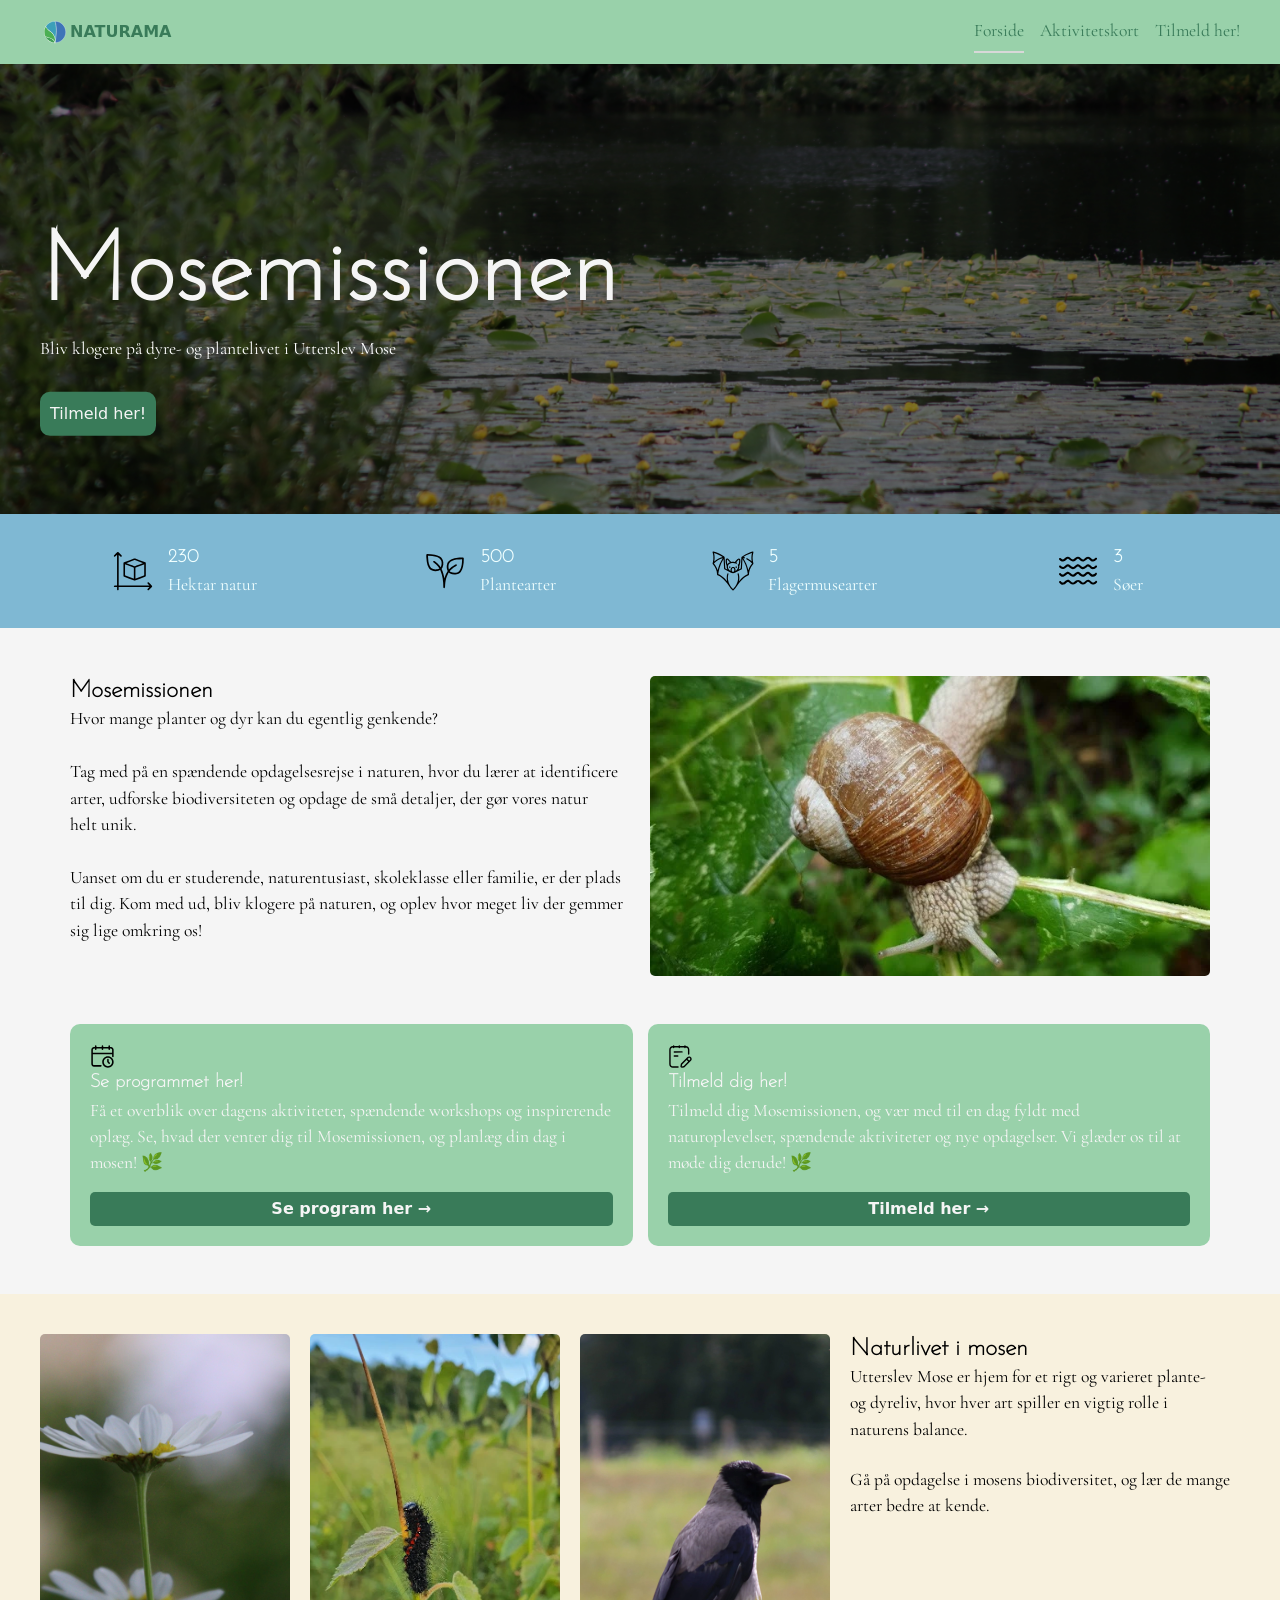
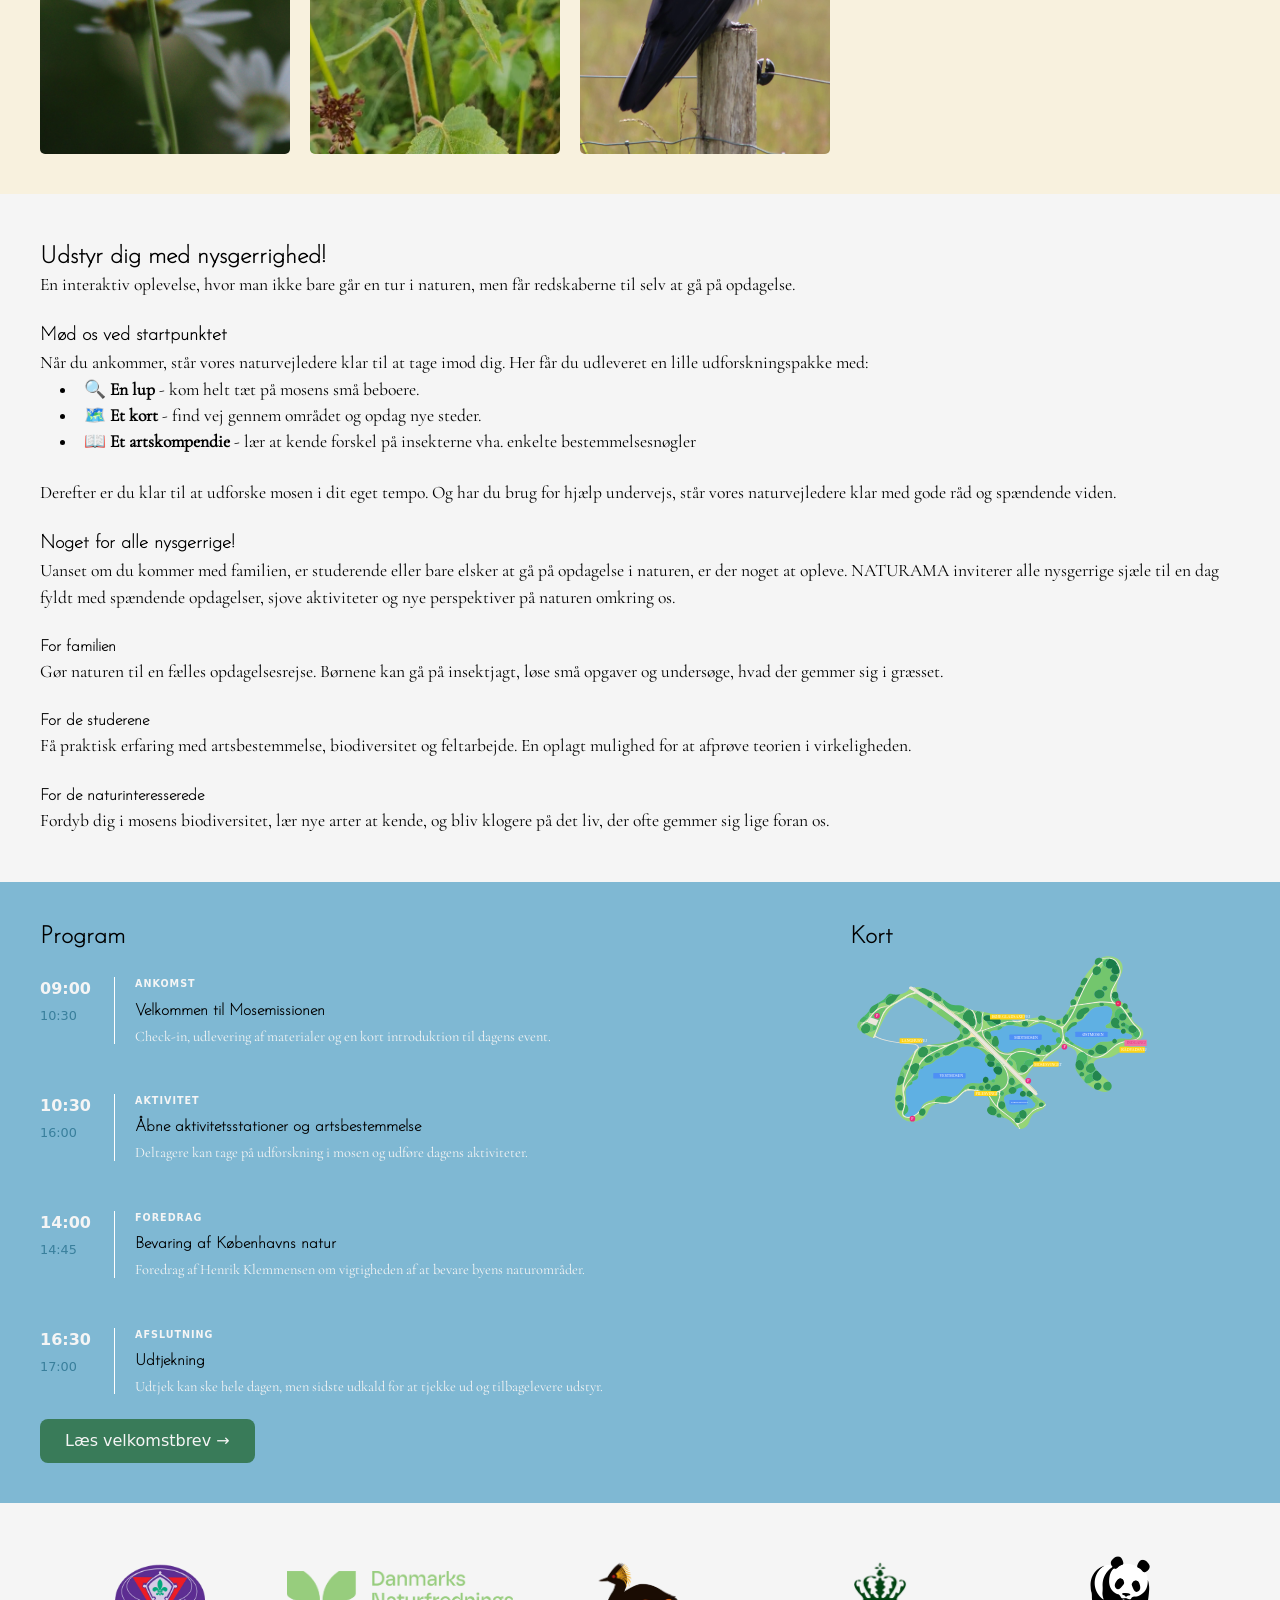
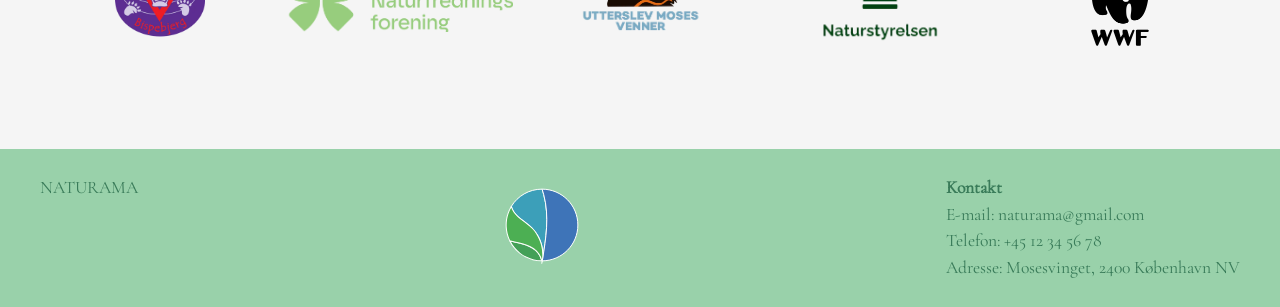
==== commit 2aa455cd: "sidste ændringer, meget styling, ændret nogle media grids, og tilføjet noget js til confetti" ====
--- a/index.html
+++ b/index.html
@@ -113,10 +113,7 @@
         <div class="shortcut-card">
           <img src="images/agenda.svg" alt="" />
           <h3>Se programmet her!</h3>
-          <p>
-            Få et overblik over dagens aktiviteter, spændende workshops og
-            inspirerende oplæg. Se, hvad der venter dig til Mosemissionen, og
-            planlæg din dag i mosen! 🌿
+          <p>Få et overblik over dagens aktiviteter, spændende workshops og inspirerende oplæg. Se, hvad der venter dig til Mosemissionen, og planlæg din dag i mosen! 🌿
           </p>
           <a href="#program">Se program her →</a>
         </div>
@@ -125,9 +122,7 @@
           <img src="images/notebook.svg" alt="" />
           <h3>Tilmeld dig her!</h3>
           <p>
-            Tilmeld dig Mosemissionen, og vær med til en dag fyldt med
-            naturoplevelser, spændende aktiviteter og nye opdagelser. Vi glæder
-            os til at se dig! 🌿
+Tilmeld dig Mosemissionen, og vær med til en dag fyldt med naturoplevelser, spændende aktiviteter og nye opdagelser. Vi glæder os til at møde dig derude! 🌿
           </p>
           <a href="form.html">Tilmeld her →</a>
         </div>
@@ -153,11 +148,9 @@
             <h2>Naturlivet i mosen</h2>
             <p>
               Utterslev Mose er hjem for et rigt og varieret plante- og dyreliv,
-              hvor hver art spiller en vigtig rolle i naturens balance.<br /><br />
-              Fra vilde blomster og summende insekter til fugle langs vandkanten
-              gemmer mosen på et væld af spændende arter. Her finder du både liv
-              over og under vandoverfladen, og med lidt nysgerrighed kan du
-              opdage meget mere, end øjet først fanger.<br /><br />
+              hvor hver art spiller en vigtig rolle i naturens balance.
+            </p><br>
+            <p>
               Gå på opdagelse i mosens biodiversitet, og lær de mange arter
               bedre at kende.
             </p>
@@ -311,7 +304,7 @@
             popovertarget="big-map"
             popovertargetaction="hide"
           >
-            ✕
+            Luk
           </button>
           <img src="images/MAP_V3.svg" alt="Stort kort over området" />
         </div>
--- a/css/style.css
+++ b/css/style.css
@@ -259,8 +259,7 @@
 }
 
 /* Flader */
-.panel,
-.form-placeholder,
+.panel,,
 .opsamling-placeholder {
   background: var(--color-surface);
   border: 1px solid var(--color-border);
@@ -273,6 +272,14 @@
   gap: var(--space-1);
 }
 
+.form-placeholder
+{
+  background-color: #7fb8d3 !important;
+  border: 1px solid var(--color-border);
+  border-radius: 10px;
+}
+
+
 .svg-placeholder,
 .opsamling-placeholder {
   min-height: -webkit-fill-available;
@@ -280,6 +287,7 @@
 }
 
 .form-placeholder {
+  background-color: #7fb8d3;
   min-height: -webkit-fill-available;
   min-height: stretch;
   padding: var(--space-1);
@@ -404,3 +412,5 @@
     padding: 0 5px;
   }
 }
+
+
--- a/css/forside.css
+++ b/css/forside.css
@@ -44,7 +44,7 @@
   top: 120%;
   border-radius: 10px;
   padding: 10px;
-  background-color: green;
+  background-color: #397b59;
   color: #f5f5f5;
   text-decoration: none;
 }
@@ -125,6 +125,9 @@
 }
 
 .shortcut-card {
+  display: flex;
+  flex-direction: column;
+  align-items: stretch;
   border-radius: 10px;
   background-color: #99d1aa;
   padding: 20px;
@@ -326,11 +329,25 @@
 }
 
 /* Luk-knap */
-.close-map {
+#big-map .close-map {
   display: block;
   margin-left: auto;
   margin-bottom: 10px;
   cursor: pointer;
+
+  background-color: #397b59;
+  color: #f5f5f5;
+  border: none;
+  padding: 10px 25px;
+  border-radius: 8px;
+  font-family: "JosefinSans";
+  font-weight: bold;
+  font-size: 1rem;
+  transition: background-color 0.2s ease;
+}
+
+#big-map .close-map:hover {
+  background-color: #285c40;
 }
 
 /** VELKOMSTBREV POPOVER **/
@@ -389,6 +406,7 @@
 .program-content .btn {
   align-self: flex-start;
   cursor: pointer;
+  border: none;
 }
 
 /* KARUSSEL */
@@ -424,3 +442,96 @@
     }
   }
 }
+
+@media (max-width: 600px) {
+
+  .species-content {
+    grid-template-columns: repeat(2, 1fr);
+    gap: 10px;
+  }
+
+  .species-content img {
+    width: 100%;
+    height: 180px;
+    max-width: none;
+  }
+
+  .species-text {
+    grid-column: 1 / -1;
+  }
+
+}
+
+@media (max-width: 600px) {
+
+  .introduction-grid {
+    grid-template-columns: 1fr;
+  }
+
+  .about img {
+    height: 250px;
+  }
+
+  .shortcuts {
+    grid-template-columns: 1fr;
+  }
+
+}
+
+.program-content .btn {
+  align-self: flex-start;
+  cursor: pointer;
+
+  background-color: #397b59;
+  color: #f5f5f5;
+  border: none;
+  padding: 10px 25px;
+  border-radius: 8px;
+  font-family: "JosefinSans";
+  font-weight: bold;
+  font-size: 1rem;
+  transition: background-color 0.2s ease;
+}
+
+.program-content .btn:hover {
+  background-color: #397b59;
+}
+
+button.btn {
+  background-color: #397b59;
+  color: #f5f5f5;
+  border: none;
+  padding: 10px 25px;
+  border-radius: 8px;
+  cursor: pointer;
+}
+
+/* QUICK FACTS - MOBIL */
+@media (max-width: 600px) {
+  .facts-grid {
+    padding: 25px 0;
+  }
+
+  .facts-content {
+    width: calc(100% - 40px);
+    grid-template-columns: repeat(2, 1fr);
+    gap: 20px 10px;
+  }
+
+  .fact {
+    gap: 8px;
+  }
+
+  .fact-icon {
+    width: 35px;
+    height: 35px;
+  }
+
+  .fact h3 {
+    font-size: 1.2rem;
+  }
+
+  .fact p {
+    font-size: 0.8rem;
+  }
+}
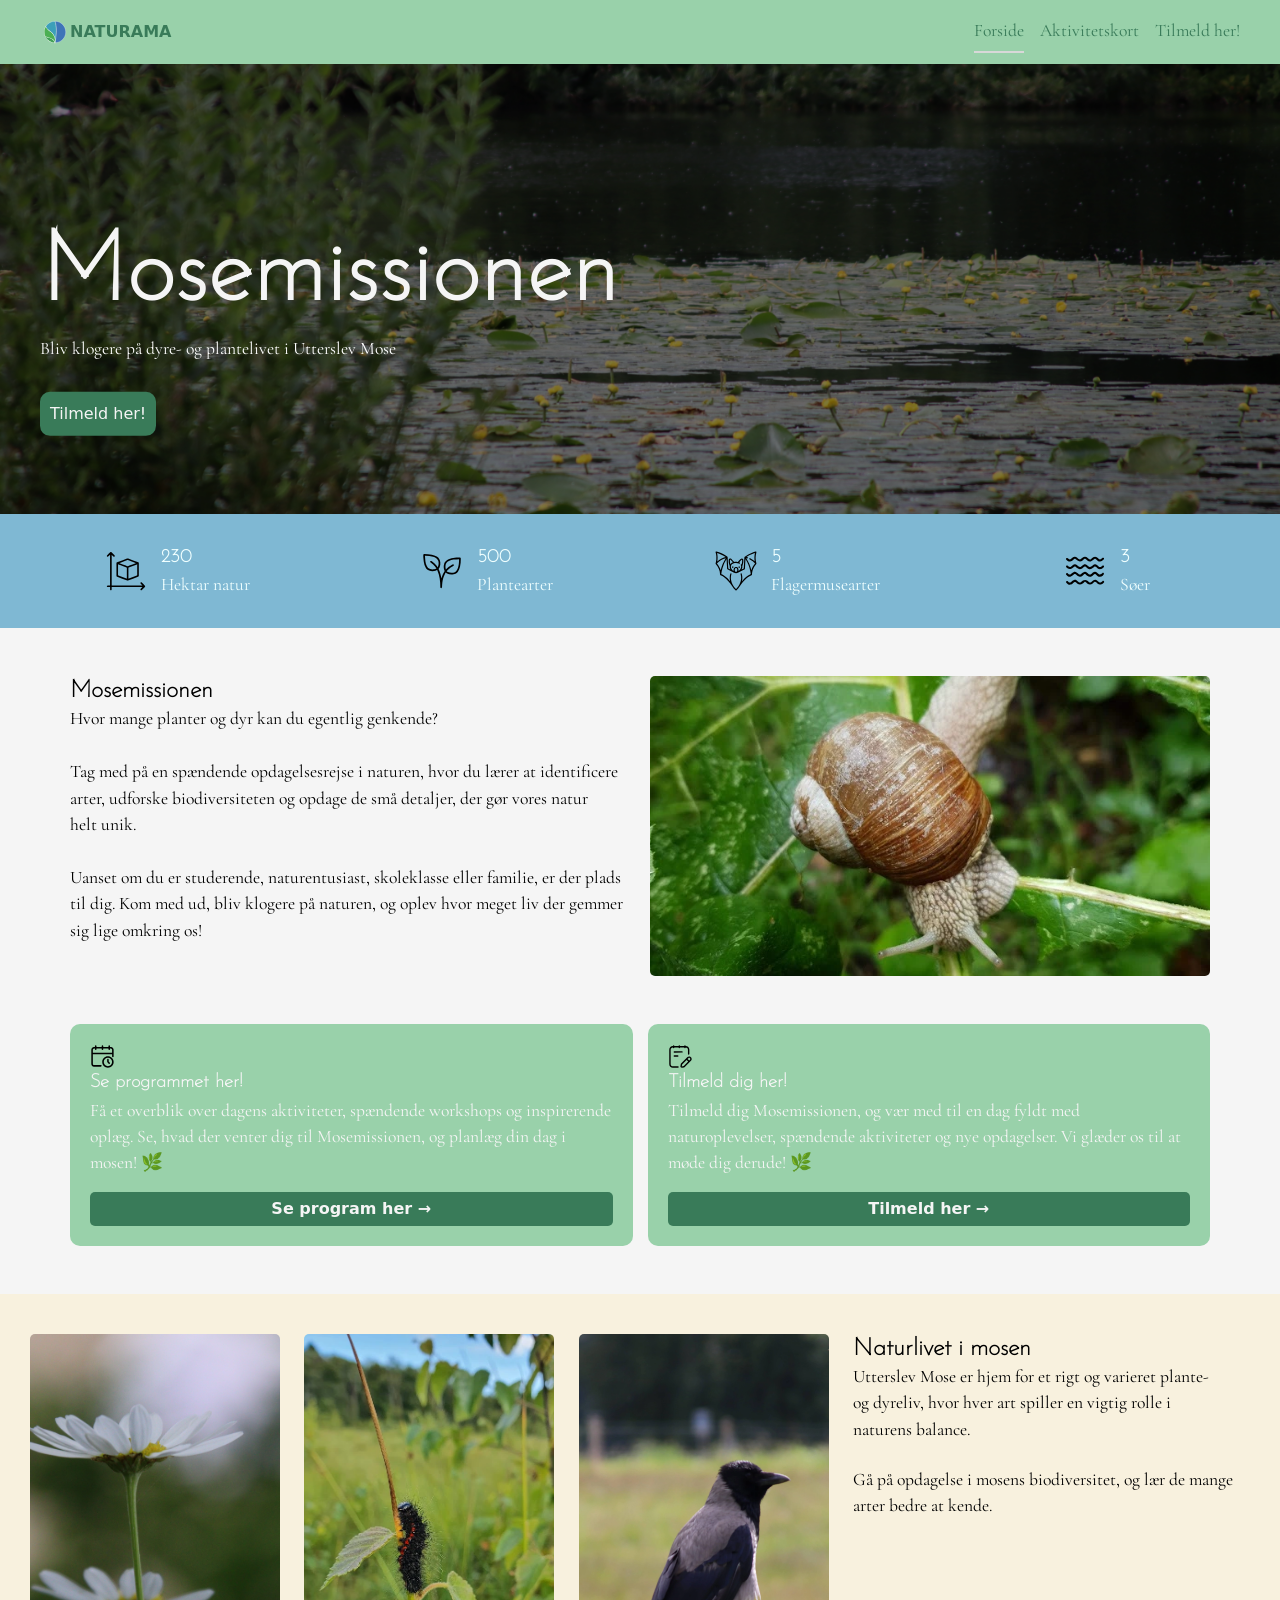
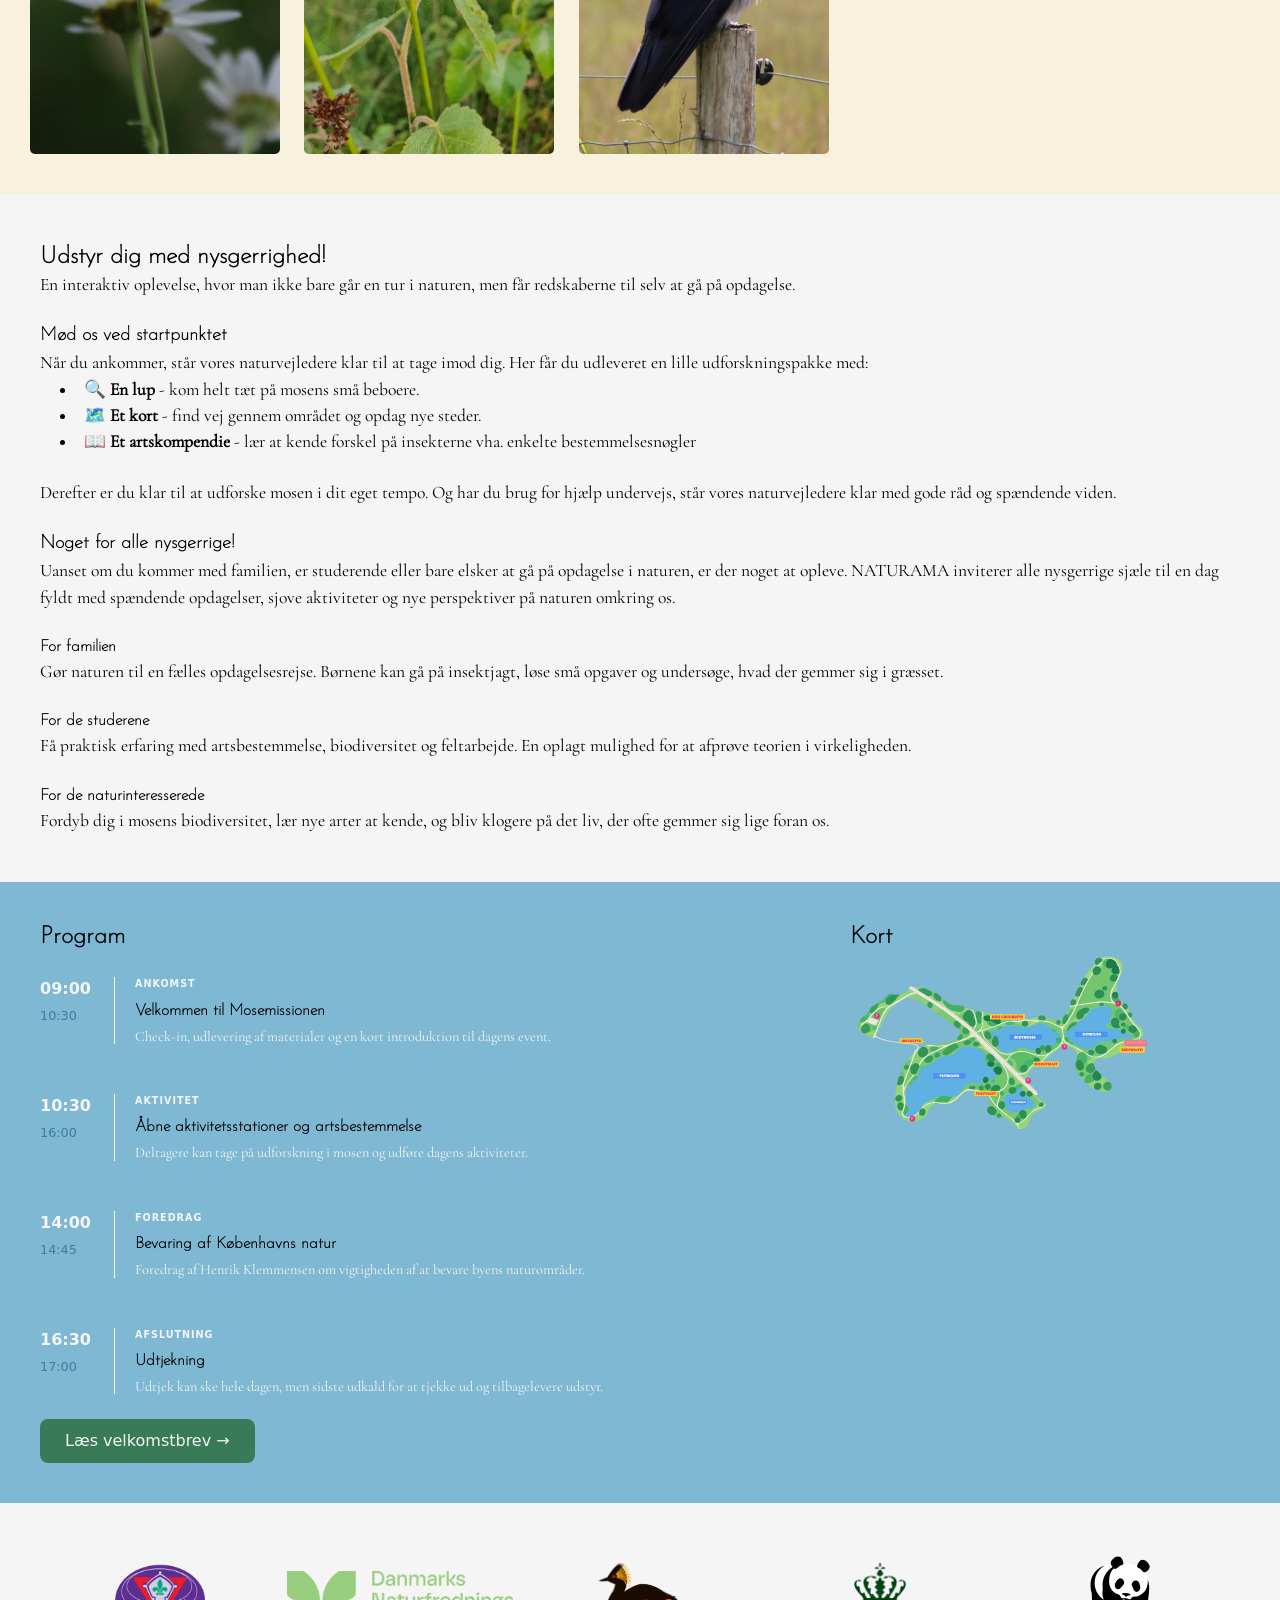
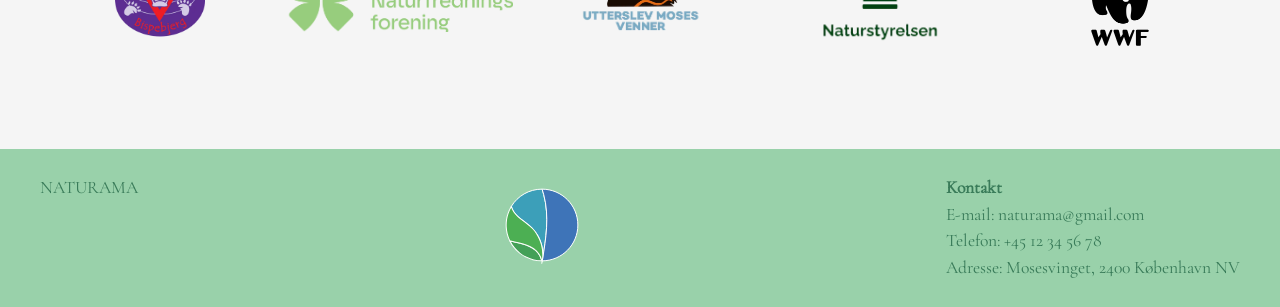
==== commit 1f2a9890: "rettet kort, og max width" ====
--- a/index.html
+++ b/index.html
@@ -293,7 +293,7 @@
         <div>
           <h2>Kort</h2>
           <button class="map-trigger" popovertarget="big-map">
-            <img src="images/MAP_V3.svg" alt="Kort over området" />
+            <img src="images/MAP_V4.svg" alt="Kort over området" />
           </button>
         </div>
 
@@ -306,7 +306,7 @@
           >
             Luk
           </button>
-          <img src="images/MAP_V3.svg" alt="Stort kort over området" />
+          <img src="images/MAP_V4.svg" alt="Stort kort over området" />
         </div>
       </section>
 
--- a/css/forside.css
+++ b/css/forside.css
@@ -57,7 +57,7 @@
   gap: 20px;
 
   width: calc(100% - 60px);
-  max-width: 1200px;
+  max-width: 1600px;
   margin: 0 auto;
   box-sizing: border-box;
   padding-bottom: 0;
@@ -88,7 +88,7 @@
   gap: 20px;
 
   width: calc(100% - 60px);
-  max-width: 1200px;
+  max-width: 1600px;
   margin: 0 auto;
 }
 
@@ -119,7 +119,7 @@
   gap: 15px;
 
   width: calc(100% - 60px);
-  max-width: 1200px;
+  max-width: 1600px;
   margin: 0 auto;
   box-sizing: border-box;
 }
@@ -167,7 +167,7 @@
 
 .species-content {
   width: calc(100% - 60px);
-  max-width: 1200px;
+  max-width: 1600px;
   margin: 0 auto;
   box-sizing: border-box;
 
@@ -286,7 +286,7 @@
 
 /* Den store popover */
 #big-map {
-  width: min(90vw, 1000px);
+  width: min(100vw, 1000px);
   max-height: 90vh;
   padding: 20px;
   border: none;
